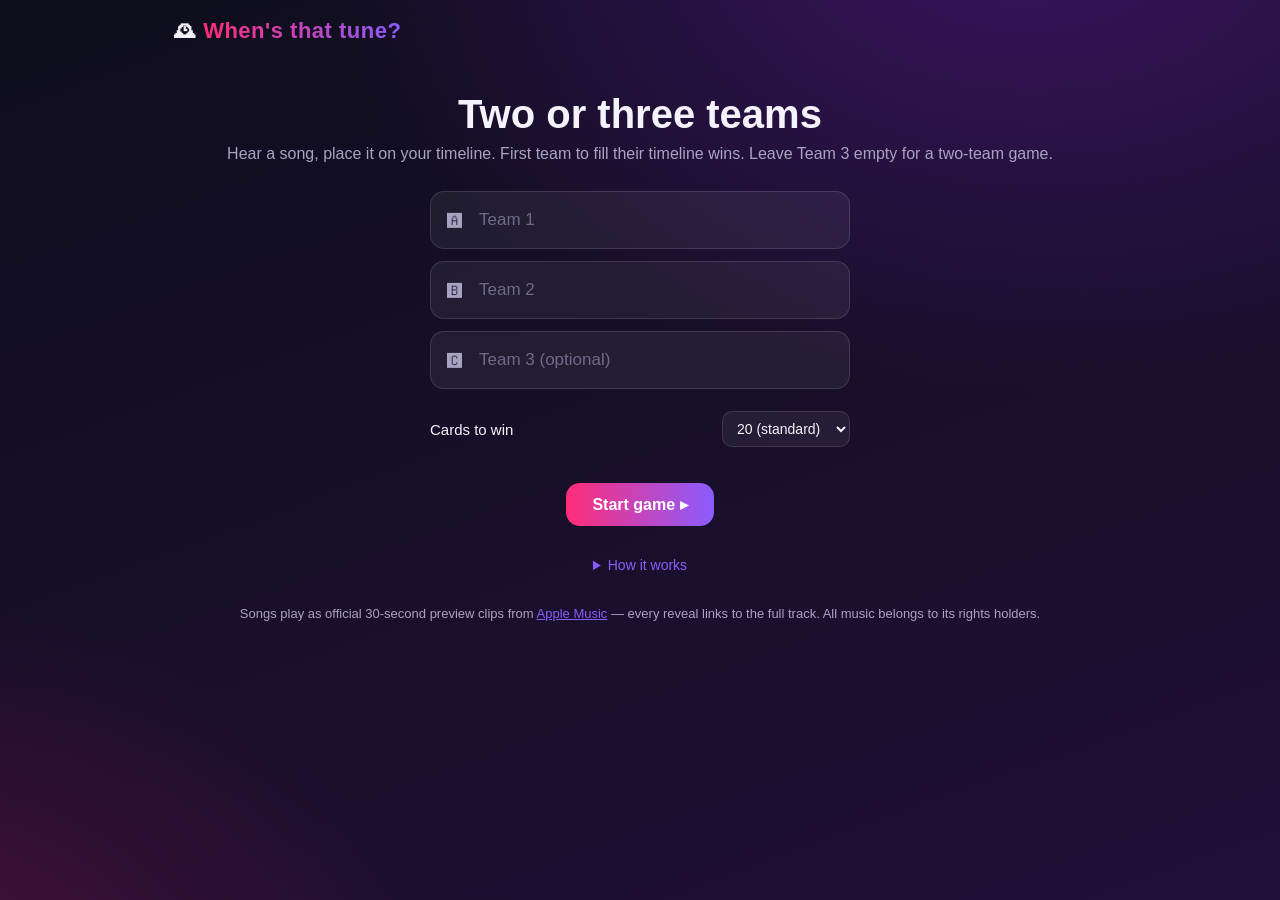
==== index.html @ 81cfb4b7 "Publish site (built from 73021e5)" ====
<!DOCTYPE html>
<html lang="en">
<head>
<meta charset="utf-8">
<meta name="viewport" content="width=device-width, initial-scale=1">
<meta name="description" content="A party game for two or three teams: hear a song, place it on your timeline.">
<title>When's that tune?</title>
<link rel="stylesheet" href="styles.css">
</head>
<body>

<header class="topbar">
  <div class="brand">🕰 <span>When's&nbsp;that&nbsp;tune?</span></div>
</header>

<section id="screen-teams" class="screen active">
  <h1>Two or three teams</h1>
  <p class="subtitle">Hear a song, place it on your timeline. First team to fill their timeline wins. Leave Team 3 empty for a two-team game.</p>
  <div class="setup-form">
    <label class="setup-row"><span>🅰</span><input id="team-0" type="text" maxlength="16" placeholder="Team 1" autocomplete="off"></label>
    <label class="setup-row"><span>🅱</span><input id="team-1" type="text" maxlength="16" placeholder="Team 2" autocomplete="off"></label>
    <label class="setup-row"><span>🅲</span><input id="team-2" type="text" maxlength="16" placeholder="Team 3 (optional)" autocomplete="off"></label>
    <label class="setting">
      <span>Cards to win</span>
      <select id="set-target">
        <option value="10">10 (quick)</option>
        <option value="15">15</option>
        <option value="20" selected>20 (standard)</option>
        <option value="25">25 (long haul)</option>
      </select>
    </label>
    <div class="setup-buttons">
      <button id="btn-teams-start" class="primary-btn">Start game ▸</button>
    </div>
  </div>
  <details class="rules">
    <summary>How it works</summary>
    <ul>
      <li>The active team hears a song and drops it into a gap in <i>their</i> timeline.</li>
      <li>Right → the card joins their timeline. Wrong → nobody gets it.</li>
      <li>🎟 <b>Tokens</b>: each team starts with 2. Spend one to <b>skip</b> a song and get a different one (it's still your turn), or to <b>challenge</b> another team's placement — a correct challenge steals the card.</li>
      <li>On your turn, trade <b>🎟 3</b> for a <b>free card</b>: it goes straight into your timeline, no guessing — and you still play your song.</li>
      <li>Name both the title <i>and</i> the artist out loud to earn a token back.</li>
    </ul>
  </details>
  <p class="hint centered credit">
    Songs play as official 30-second preview clips from
    <a href="https://music.apple.com" target="_blank" rel="noopener">Apple Music</a>
    — every reveal links to the full track. All music belongs to its rights holders.
  </p>
</section>

<section id="screen-loading" class="screen">
  <div class="loader-disc"></div>
  <p id="loading-text">Dropping the needle…</p>
</section>

<section id="screen-when" class="screen">
  <div class="game-top">
    <button id="btn-hit-quit" class="ghost-btn">← Quit</button>
    <span class="badge">🕰 When's that tune?</span>
    <span id="hit-target" class="round-chip"></span>
  </div>

  <div id="hit-teams" class="team-strip"></div>

  <div class="stage stage-compact">
    <div class="stage-play">
      <div class="disc">
        <div class="disc-label">?</div>
      </div>
      <div class="equalizer paused">
        <span></span><span></span><span></span><span></span><span></span>
      </div>
    </div>
    <button id="btn-hit-playgate" class="primary-btn hidden">▶ Play snippet</button>
  </div>

  <p id="hit-prompt" class="hit-prompt"></p>
  <div id="hit-timeline" class="timeline"></div>

  <div class="guess-buttons">
    <button id="btn-hit-confirm" class="primary-btn" disabled>Lock it in ▸</button>
    <button id="btn-hit-replay" class="ghost-btn">🔁 Replay <kbd>space</kbd></button>
    <button id="btn-hit-skip" class="ghost-btn">⏭ Skip song (🎟 1)</button>
    <button id="btn-hit-buy" class="ghost-btn" title="Deal a card face up straight into your timeline — you still play this song">🃏 Buy a card (🎟 3)</button>
  </div>

  <div class="volume-row">
    🔉 <input id="hit-volume" type="range" min="0" max="100" value="80">
  </div>

  <!-- challenge prompt -->
  <div id="hit-challenge" class="reveal hidden">
    <div class="reveal-card narrow">
      <div class="reveal-info">
        <h2 id="challenge-title">Challenge?</h2>
        <p id="challenge-text" class="hint"></p>
        <div id="challenge-timeline" class="timeline mini"></div>
        <div id="challenge-tokens" class="token-row"></div>
        <div class="setup-buttons">
          <span id="challenge-rivals" class="challenge-rivals"></span>
          <button id="btn-challenge-no" class="ghost-btn">Let it stand</button>
        </div>
      </div>
    </div>
  </div>

  <!-- reveal -->
  <div id="hit-reveal" class="reveal hidden">
    <div class="reveal-card">
      <img id="hit-art" alt="Album artwork">
      <div class="reveal-info">
        <p class="reveal-was">It was…</p>
        <h2 id="hit-year" class="year-big"></h2>
        <h3 id="hit-song"></h3>
        <a id="hit-am-link" class="am-link" target="_blank" rel="noopener">Listen on Apple Music ↗</a>
        <p id="hit-verdict" class="hit-verdict"></p>
        <div id="hit-bonus" class="bonus-row">
          <span id="hit-bonus-q"></span>
          <button id="btn-bonus-yes" class="chip-btn">Yes 🎟 +1</button>
          <button id="btn-bonus-no" class="chip-btn">No</button>
        </div>
        <div class="setup-buttons">
          <button id="btn-hit-next" class="primary-btn">Next team ▸</button>
          <button id="btn-hit-buy-reveal" class="ghost-btn hidden">🃏 Buy a card (🎟 3)</button>
        </div>
        <div id="hit-reveal-tokens" class="token-row"></div>
      </div>
    </div>
  </div>
</section>

<section id="screen-when-results" class="screen">
  <h1 id="hit-winner">🏆</h1>
  <div id="hit-final"></div>
  <div class="results-buttons">
    <button id="btn-hit-again" class="primary-btn">Rematch</button>
    <button id="btn-hit-home" class="ghost-btn">Back to menu</button>
  </div>
</section>

<div id="toast" class="toast hidden"></div>

<script src="ui.js"></script>
<script src="timeline.js"></script>
<script src="audio.js"></script>
<script src="when.js"></script>
<script src="site.js"></script>
</body>
</html>
---- styles.css ----
* { box-sizing: border-box; margin: 0; padding: 0; }

:root {
  --bg1: #0e0e1c;
  --bg2: #221037;
  --card: rgba(255, 255, 255, 0.06);
  --card-hover: rgba(255, 255, 255, 0.12);
  --line: rgba(255, 255, 255, 0.12);
  --text: #f4f2fb;
  --muted: #a9a3c2;
  --accent: #ff2d78;
  --accent2: #8a5cff;
  --good: #2fd977;
  --bad: #ff5c5c;
}

html, body { height: 100%; }
body {
  font-family: -apple-system, BlinkMacSystemFont, "Segoe UI", Roboto, sans-serif;
  color: var(--text);
  background: radial-gradient(1200px 800px at 80% -10%, #3b1462 0%, transparent 60%),
              radial-gradient(1000px 700px at -10% 110%, #4a0f3d 0%, transparent 55%),
              linear-gradient(160deg, var(--bg1), var(--bg2));
  background-attachment: fixed;
  min-height: 100vh;
  display: flex;
  flex-direction: column;
  align-items: center;
}

/* ---------- chrome ---------- */
.topbar {
  width: 100%;
  max-width: 980px;
  display: flex;
  justify-content: space-between;
  align-items: center;
  padding: 18px 24px;
}
.brand { font-size: 22px; font-weight: 800; letter-spacing: 0.5px; }
.brand span { background: linear-gradient(90deg, var(--accent), var(--accent2));
  -webkit-background-clip: text; background-clip: text; color: transparent; }
.topbar-right { display: flex; gap: 10px; align-items: center; }

.badge {
  background: var(--card);
  border: 1px solid var(--line);
  padding: 6px 12px;
  border-radius: 999px;
  font-size: 13px;
  color: var(--muted);
  white-space: nowrap;
}

.icon-btn {
  background: var(--card);
  border: 1px solid var(--line);
  color: var(--text);
  font-size: 16px;
  width: 38px; height: 38px;
  border-radius: 12px;
  cursor: pointer;
  transition: background 0.15s;
}
.icon-btn:hover { background: var(--card-hover); }

/* ---------- screens ---------- */
.screen {
  display: none;
  width: 100%;
  max-width: 980px;
  padding: 12px 24px 48px;
  flex-direction: column;
  align-items: center;
}
.screen.active { display: flex; }

h1 { font-size: 40px; font-weight: 800; margin: 18px 0 8px; text-align: center; }
.subtitle { color: var(--muted); margin-bottom: 28px; text-align: center; }

/* ---------- home ---------- */
.category-grid {
  display: grid;
  grid-template-columns: repeat(auto-fill, minmax(260px, 1fr));
  gap: 16px;
  width: 100%;
}
.cat-card {
  background: var(--card);
  border: 1px solid var(--line);
  border-radius: 18px;
  padding: 20px;
  cursor: pointer;
  text-align: left;
  color: var(--text);
  font: inherit;
  transition: transform 0.12s, background 0.15s, border-color 0.15s;
}
.cat-card:hover { transform: translateY(-3px); background: var(--card-hover); border-color: var(--accent2); }
.cat-emoji { font-size: 34px; }
.cat-name { font-size: 19px; font-weight: 700; margin: 10px 0 4px; }
.cat-blurb { font-size: 13.5px; color: var(--muted); }
.cat-count { font-size: 12px; color: var(--accent2); margin-top: 10px; }

/* ---------- loading ---------- */
#screen-loading { justify-content: center; min-height: 60vh; }
.loader-disc {
  width: 110px; height: 110px;
  border-radius: 50%;
  background: repeating-radial-gradient(circle at center, #111 0 2px, #1f1f2c 2px 5px);
  border: 3px solid #000;
  position: relative;
  animation: spin 1.4s linear infinite;
  margin-bottom: 22px;
}
.loader-disc::after {
  content: ""; position: absolute; inset: 42px;
  border-radius: 50%;
  background: linear-gradient(135deg, var(--accent), var(--accent2));
}
#loading-text { color: var(--muted); }

/* ---------- game ---------- */
.game-top {
  width: 100%;
  display: flex;
  align-items: center;
  gap: 10px;
  flex-wrap: wrap;
  margin-bottom: 22px;
}
.round-chip, .score-chip {
  background: var(--card);
  border: 1px solid var(--line);
  border-radius: 999px;
  padding: 6px 14px;
  font-size: 14px;
}
.score-chip { margin-left: auto; font-weight: 700; color: #ffe08a; }

.stage { display: flex; flex-direction: column; align-items: center; gap: 18px; min-height: 190px; justify-content: center; }
.stage-play { display: flex; align-items: center; gap: 34px; }

.disc {
  width: 140px; height: 140px;
  border-radius: 50%;
  background: repeating-radial-gradient(circle at center, #101018 0 2px, #222234 2px 5px);
  border: 3px solid #05050a;
  display: flex; align-items: center; justify-content: center;
  animation: spin 2.4s linear infinite;
  animation-play-state: paused;
  box-shadow: 0 12px 40px rgba(0, 0, 0, 0.5);
}
.disc.spinning { animation-play-state: running; }
.disc-label {
  width: 52px; height: 52px;
  border-radius: 50%;
  background: linear-gradient(135deg, var(--accent), var(--accent2));
  display: flex; align-items: center; justify-content: center;
  font-weight: 800; font-size: 22px;
}
@keyframes spin { to { transform: rotate(360deg); } }

.equalizer { display: flex; align-items: flex-end; gap: 7px; height: 74px; }
.equalizer span {
  width: 11px;
  border-radius: 6px;
  background: linear-gradient(180deg, var(--accent), var(--accent2));
  animation: eq 0.9s ease-in-out infinite;
  transform-origin: bottom;
  height: 100%;
}
.equalizer span:nth-child(1) { animation-delay: 0s; }
.equalizer span:nth-child(2) { animation-delay: 0.18s; }
.equalizer span:nth-child(3) { animation-delay: 0.36s; }
.equalizer span:nth-child(4) { animation-delay: 0.1s; }
.equalizer span:nth-child(5) { animation-delay: 0.28s; }
.equalizer.paused span { animation-play-state: paused; transform: scaleY(0.15); }
@keyframes eq {
  0%, 100% { transform: scaleY(0.25); }
  40% { transform: scaleY(1); }
  70% { transform: scaleY(0.5); }
}

/* ---------- timer ---------- */
.timer {
  width: 100%;
  max-width: 560px;
  height: 14px;
  background: var(--card);
  border: 1px solid var(--line);
  border-radius: 999px;
  margin: 20px 0 26px;
  position: relative;
}
.timer-bar {
  height: 100%;
  width: 100%;
  border-radius: 999px;
  background: linear-gradient(90deg, var(--accent2), var(--accent));
  transition: width 0.2s linear;
}
.timer-num {
  position: absolute; right: -34px; top: -4px;
  font-size: 14px; color: var(--muted); font-variant-numeric: tabular-nums;
}

/* ---------- guessing ---------- */
.guess-area { width: 100%; max-width: 560px; display: flex; flex-direction: column; align-items: center; gap: 8px; }
.guess-buttons { display: flex; gap: 10px; margin-top: 6px; flex-wrap: wrap; justify-content: center; }
.centered { text-align: center; }

/* The buzzer: one button, two jobs — stop the clock, then reveal. */
.buzz-btn {
  width: 100%;
  background: linear-gradient(90deg, var(--accent), var(--accent2));
  border: none;
  color: white;
  font: inherit;
  font-weight: 800;
  font-size: 22px;
  padding: 22px;
  border-radius: 18px;
  cursor: pointer;
  box-shadow: 0 12px 34px rgba(255, 45, 120, 0.28);
  transition: filter 0.15s, transform 0.1s, box-shadow 0.2s;
}
.buzz-btn:hover { filter: brightness(1.12); }
.buzz-btn:active { transform: scale(0.985); }
.buzz-btn.reveal-state {
  background: linear-gradient(90deg, #ffb038, #ffe08a);
  color: #2a1a05;
  box-shadow: 0 12px 34px rgba(255, 176, 56, 0.3);
}

kbd {
  background: rgba(255, 255, 255, 0.1);
  border: 1px solid var(--line);
  border-radius: 6px;
  padding: 1px 6px;
  font-family: ui-monospace, Menlo, monospace;
  font-size: 0.85em;
}

.primary-btn {
  background: linear-gradient(90deg, var(--accent), var(--accent2));
  border: none;
  color: white;
  font-weight: 700;
  font-size: 16px;
  padding: 12px 26px;
  border-radius: 14px;
  cursor: pointer;
  transition: filter 0.15s, transform 0.1s;
}
.primary-btn:hover { filter: brightness(1.15); }
.primary-btn:active { transform: scale(0.98); }
.primary-btn:disabled { filter: grayscale(0.6) brightness(0.7); cursor: default; }

.ghost-btn {
  background: transparent;
  border: 1px solid var(--line);
  color: var(--muted);
  font-size: 15px;
  padding: 12px 18px;
  border-radius: 14px;
  cursor: pointer;
  transition: color 0.15s, border-color 0.15s;
}
.ghost-btn:hover { color: var(--text); border-color: var(--accent2); }

.volume-row {
  margin-top: 26px;
  display: flex; align-items: center; gap: 10px;
  color: var(--muted);
}
input[type="range"] { accent-color: var(--accent); width: 160px; }

/* ---------- reveal ---------- */
.reveal {
  position: fixed; inset: 0;
  background: rgba(10, 8, 20, 0.75);
  backdrop-filter: blur(6px);
  display: flex; align-items: center; justify-content: center;
  z-index: 40;
  padding: 20px;
  overflow: auto;
}
.reveal-card {
  background: linear-gradient(160deg, #1d1730, #241333);
  border: 1px solid var(--line);
  border-radius: 22px;
  padding: 26px;
  display: flex; gap: 26px;
  max-width: 640px; width: 100%;
  /* Three players plus artwork can outgrow a laptop window — the card scrolls
     so the Next button is always reachable. */
  max-height: 92vh;
  overflow: auto;
  align-items: center;
  animation: pop 0.25s ease-out;
  box-shadow: 0 30px 80px rgba(0, 0, 0, 0.6);
}
@keyframes pop { from { transform: scale(0.92); opacity: 0; } }
#reveal-art, #hit-art {
  flex: 0 0 auto;
  width: 200px; height: 200px;
  border-radius: 16px;
  object-fit: cover;
  background: #111;
  box-shadow: 0 10px 30px rgba(0, 0, 0, 0.5);
}
.reveal-info { flex: 1; min-width: 0; }
.reveal-was { color: var(--muted); font-size: 14px; margin-bottom: 6px; }
#reveal-title { font-size: 24px; line-height: 1.2; }
#reveal-artist { font-size: 17px; color: var(--accent2); margin: 6px 0 14px; font-weight: 600; }
.ok { color: var(--good); }
.miss { color: var(--bad); }

/* ---------- results ---------- */
.results-list { width: 100%; max-width: 640px; display: flex; flex-direction: column; gap: 8px; }
.result-row {
  display: flex; align-items: center; gap: 12px;
  background: var(--card);
  border: 1px solid var(--line);
  border-radius: 14px;
  padding: 10px 14px;
}
.result-row img { width: 44px; height: 44px; border-radius: 8px; object-fit: cover; background: #111; }
.result-names { flex: 1; min-width: 0; }
.result-names b { display: block; white-space: nowrap; overflow: hidden; text-overflow: ellipsis; font-size: 14.5px; }
.result-names span { color: var(--muted); font-size: 13px; }
.result-who { font-size: 12.5px; color: var(--muted); text-align: right; line-height: 1.6; min-width: 120px; }
.results-buttons { display: flex; gap: 12px; margin-top: 26px; }

/* ---------- modal ---------- */
.modal {
  position: fixed; inset: 0;
  background: rgba(8, 6, 16, 0.7);
  backdrop-filter: blur(4px);
  display: flex; align-items: center; justify-content: center;
  z-index: 50;
  padding: 20px;
}
.modal-card {
  background: linear-gradient(160deg, #1c1630, #201230);
  border: 1px solid var(--line);
  border-radius: 20px;
  padding: 26px;
  width: 100%; max-width: 520px;
  max-height: 88vh;
  overflow: auto;
}
.modal-head { display: flex; justify-content: space-between; align-items: center; margin-bottom: 18px; }
.modal-card h3 { margin: 14px 0 8px; font-size: 16px; }
.modal-card hr { border: none; border-top: 1px solid var(--line); margin: 18px 0 4px; }
.setting {
  display: flex; justify-content: space-between; align-items: center;
  padding: 10px 0; font-size: 15px;
}
.setting select {
  background: var(--card); color: var(--text);
  border: 1px solid var(--line);
  border-radius: 10px; padding: 8px 10px; font-size: 14px;
}
.hint { font-size: 13px; color: var(--muted); line-height: 1.5; margin: 8px 0; }
.hint a { color: var(--accent2); }
.credit { margin-top: 28px; }
.am-link {
  display: inline-block; margin: -6px 0 14px;
  font-size: 13px; color: var(--accent2); text-decoration: none;
}
.am-link:hover { color: var(--text); text-decoration: underline; }

/* ---------- toast ---------- */
.toast {
  position: fixed; bottom: 28px; left: 50%; transform: translateX(-50%);
  background: #2a2140;
  border: 1px solid var(--line);
  color: var(--text);
  padding: 12px 20px;
  border-radius: 14px;
  font-size: 14.5px;
  z-index: 60;
  box-shadow: 0 10px 30px rgba(0, 0, 0, 0.5);
  animation: pop 0.2s ease-out;
  max-width: 90vw;
}

.hidden { display: none !important; }

/* ---------- mode chooser ---------- */
.mode-grid {
  display: grid;
  grid-template-columns: repeat(auto-fit, minmax(280px, 1fr));
  gap: 18px;
  width: 100%;
}
.mode-card {
  background: var(--card);
  border: 1px solid var(--line);
  border-radius: 22px;
  padding: 28px;
  cursor: pointer;
  text-align: left;
  color: var(--text);
  font: inherit;
  transition: transform 0.12s, background 0.15s, border-color 0.15s;
}
.mode-card:hover { transform: translateY(-4px); background: var(--card-hover); border-color: var(--accent); }
.mode-emoji { font-size: 44px; }
.mode-name { font-size: 24px; font-weight: 800; margin: 12px 0 6px; }
.mode-blurb { font-size: 14.5px; color: var(--muted); line-height: 1.5; }
.mode-meta { font-size: 12.5px; color: var(--accent2); margin-top: 14px; }

/* ---------- setup screens ---------- */
.setup-form { width: 100%; max-width: 420px; display: flex; flex-direction: column; gap: 12px; }
.setup-row {
  display: flex; align-items: center; gap: 12px;
  background: var(--card);
  border: 1px solid var(--line);
  border-radius: 14px;
  padding: 6px 16px;
}
.setup-row > span { color: var(--muted); font-size: 15px; width: 20px; }
.setup-row input {
  flex: 1;
  background: transparent; border: none; outline: none;
  color: var(--text); font-size: 17px; padding: 12px 0;
}
.setup-row input::placeholder { color: #6f6a8a; }
.setup-buttons { display: flex; gap: 12px; margin-top: 14px; flex-wrap: wrap; justify-content: center; }
.challenge-rivals { display: contents; }

.rules {
  margin-top: 28px; max-width: 520px;
  color: var(--muted); font-size: 13.5px; line-height: 1.6;
}
.rules summary { cursor: pointer; color: var(--accent2); font-size: 14px; }
.rules ul { margin: 12px 0 0 20px; display: flex; flex-direction: column; gap: 6px; }

/* ---------- quiz scoring ---------- */
.score-strip { display: flex; gap: 8px; flex-wrap: wrap; margin-bottom: 14px; }
.scoring-grid { display: flex; flex-direction: column; gap: 8px; margin: 12px 0 18px; }
.scoring-row { display: flex; align-items: center; gap: 8px; }
.scoring-name { flex: 1; min-width: 0; font-weight: 600; overflow: hidden; text-overflow: ellipsis; white-space: nowrap; }
.chip-btn {
  background: var(--card);
  border: 1px solid var(--line);
  color: var(--text);
  font: inherit; font-size: 16px;
  padding: 8px 14px;
  border-radius: 12px;
  cursor: pointer;
  display: flex; align-items: center; gap: 6px;
  transition: background 0.15s, border-color 0.15s;
}
.chip-btn:hover { background: var(--card-hover); }
.chip-btn.on { background: rgba(47, 217, 119, 0.18); border-color: var(--good); }
.chip-btn .k { font-size: 10px; color: var(--muted); }

.leaderboard { width: 100%; max-width: 640px; display: flex; flex-direction: column; gap: 8px; margin-bottom: 26px; }
.lb-row {
  display: flex; align-items: center; gap: 12px;
  background: var(--card);
  border: 1px solid var(--line);
  border-radius: 14px;
  padding: 12px 16px;
}
.lb-row.lb-win { border-color: #ffe08a; background: rgba(255, 224, 138, 0.09); }
.lb-rank { color: var(--muted); width: 18px; }
.lb-name { flex: 1; font-weight: 700; font-size: 17px; }
.lb-detail { color: var(--muted); font-size: 13px; }
.lb-score { font-weight: 800; color: #ffe08a; width: 74px; text-align: right; }

/* ---------- when's that tune? ---------- */
.stage-compact { min-height: 120px; }
.stage-compact .disc { width: 92px; height: 92px; }
.stage-compact .disc-label { width: 34px; height: 34px; font-size: 16px; }
.stage-compact .equalizer { height: 48px; }

.team-strip { display: flex; gap: 12px; width: 100%; margin-bottom: 12px; flex-wrap: wrap; }
.team-card {
  flex: 1; min-width: 180px;
  display: flex; align-items: center; gap: 10px;
  background: var(--card);
  border: 1px solid var(--line);
  border-radius: 14px;
  padding: 12px 16px;
  transition: border-color 0.15s, background 0.15s;
}
.team-card.active { border-color: var(--accent); background: rgba(255, 45, 120, 0.1); }
.team-name { font-weight: 700; flex: 1; overflow: hidden; text-overflow: ellipsis; white-space: nowrap; }
.team-cards { font-size: 13px; color: var(--muted); }
.team-tokens { font-size: 13px; color: #ffe08a; }

.hit-prompt { text-align: center; margin: 14px 0 12px; font-size: 16px; }

.timeline {
  display: flex; align-items: stretch; gap: 6px;
  width: 100%;
  overflow-x: auto;
  padding: 6px 2px 14px;
  scrollbar-width: thin;
}
.slot {
  flex: 0 0 auto;
  min-width: 96px;
  background: transparent;
  border: 1px dashed var(--line);
  border-radius: 12px;
  color: var(--muted);
  font: inherit; font-size: 12px;
  padding: 10px 8px;
  cursor: pointer;
  display: flex; flex-direction: column; align-items: center; justify-content: center; gap: 4px;
  transition: border-color 0.15s, background 0.15s, color 0.15s;
}
.slot:hover:not(:disabled) { border-color: var(--accent2); color: var(--text); background: var(--card); }
.slot.selected { border-style: solid; border-color: var(--accent); background: rgba(255, 45, 120, 0.14); color: var(--text); }
.slot:disabled { opacity: 0.28; cursor: default; }
.slot-caret { font-size: 14px; }
.slot-label { text-align: center; line-height: 1.3; }

.year-card {
  flex: 0 0 auto;
  width: 108px;
  background: var(--card);
  border: 1px solid var(--line);
  border-radius: 14px;
  padding: 10px;
  text-align: center;
}
.year-card.bought { border-color: #ffe08a; box-shadow: 0 0 0 2px rgba(255, 224, 138, 0.35); }
.year-card img { width: 100%; aspect-ratio: 1; border-radius: 8px; object-fit: cover; background: #111; }
.year-card b { display: block; font-size: 19px; margin: 6px 0 2px; color: #ffe08a; }
.year-card span {
  display: block; font-size: 11.5px; color: var(--muted); line-height: 1.3;
  overflow: hidden; display: -webkit-box; -webkit-line-clamp: 2; -webkit-box-orient: vertical;
}

.reveal-card.narrow { max-width: 560px; text-align: center; }

/* Same-year cards are one stack: joined edge to edge, no gap to drop into. */
.year-stack { display: flex; flex: 0 0 auto; }
.year-stack .year-card:not(:first-child) { border-top-left-radius: 0; border-bottom-left-radius: 0; border-left-style: dashed; }
.year-stack .year-card:not(:last-child) { border-top-right-radius: 0; border-bottom-right-radius: 0; border-right: 0; }

.slot.original, .slot.original:disabled {
  opacity: 1; border-style: solid; border-color: var(--accent2);
  background: rgba(0, 0, 0, 0.25); color: var(--text); font-weight: 600;
}

/* Challenge overlay: a small copy of the timeline under dispute. */
.timeline.mini { margin: 4px 0 12px; padding-bottom: 8px; gap: 4px; }
.timeline.mini .year-card { width: 70px; padding: 6px; border-radius: 10px; }
.timeline.mini .year-card img { display: none; }
.timeline.mini .year-card b { font-size: 15px; margin: 0 0 2px; }
.timeline.mini .year-card span { font-size: 10px; }
.timeline.mini .slot { min-width: 58px; padding: 6px 4px; font-size: 10.5px; cursor: default; }
.timeline.mini .slot.open { border-color: var(--accent2); color: var(--text); }
.timeline.mini .slot.original { min-width: 70px; }

.token-row { display: flex; flex-wrap: wrap; gap: 6px; justify-content: center; margin-top: 14px; }
#hit-reveal .token-row { justify-content: flex-start; }
.token-chip {
  font-size: 12.5px; color: var(--muted);
  border: 1px solid var(--line); border-radius: 999px; padding: 4px 10px;
}
.token-chip b { color: #ffe08a; font-weight: 600; }
.token-chip.active { border-color: var(--accent); color: var(--text); }
.token-chip.dim { opacity: 0.45; }
.year-big { font-size: 52px; font-weight: 800; color: #ffe08a; line-height: 1; }
#hit-song { font-size: 17px; margin: 8px 0 14px; font-weight: 600; }
#hit-song small { color: var(--accent2); font-weight: 500; }
.hit-verdict { font-size: 15px; line-height: 1.5; margin-bottom: 16px; }
.bonus-row { display: flex; align-items: center; gap: 8px; flex-wrap: wrap; margin-bottom: 16px; font-size: 13.5px; color: var(--muted); }
.bonus-row > span { width: 100%; }

.final-team { width: 100%; max-width: 900px; margin-bottom: 26px; }
.final-team h3 { font-size: 17px; margin-bottom: 10px; }
.timeline.final { justify-content: flex-start; }

@media (max-width: 620px) {
  .reveal-card { flex-direction: column; text-align: center; }
  .stage-play { gap: 20px; }
  h1 { font-size: 30px; }
  .buzz-btn { font-size: 19px; padding: 18px; }
}
#hit-reveal .setup-buttons { justify-content: flex-start; margin-top: 0; }
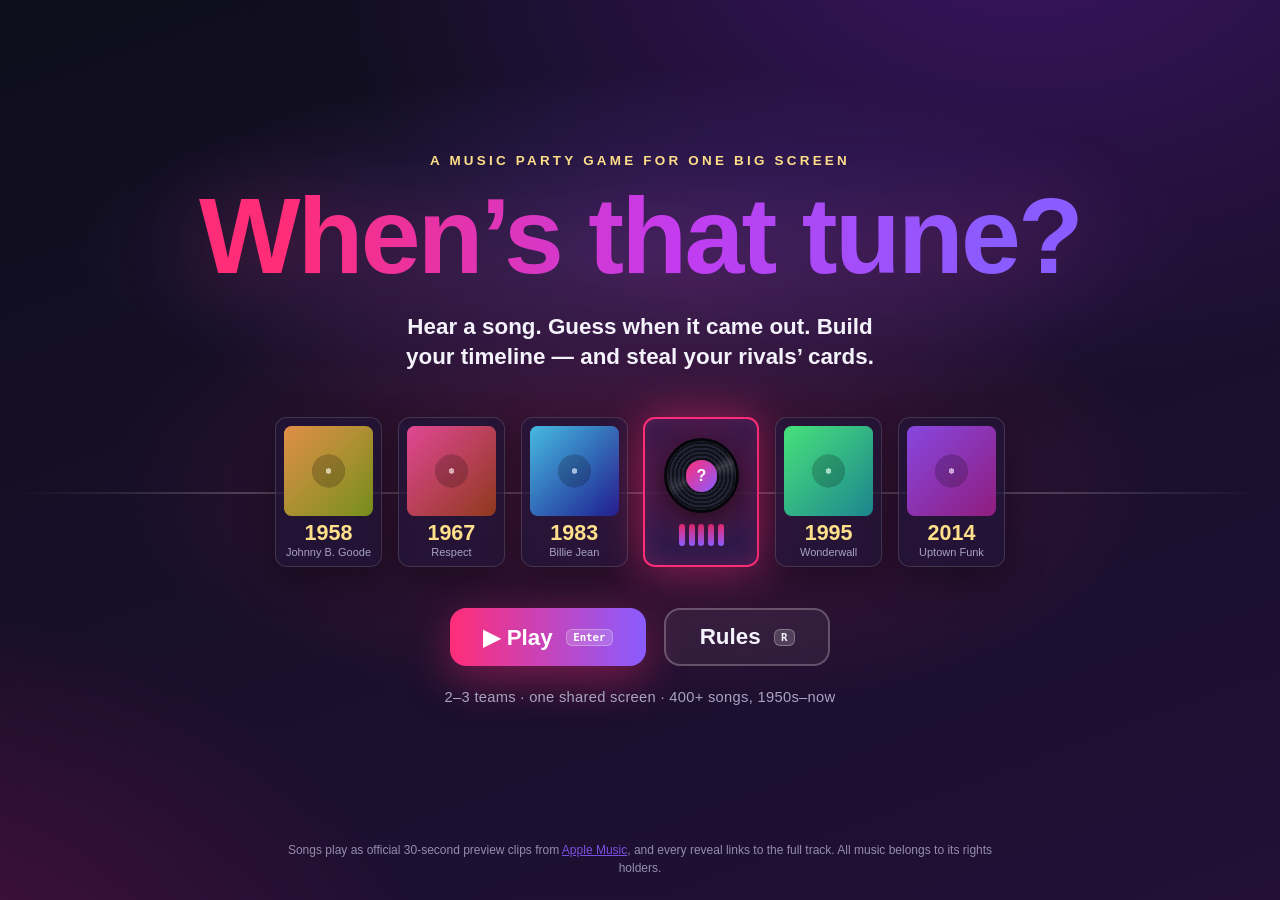
==== commit d142dd73: "Publish site (built from bf3a539)" ====
--- a/index.html
+++ b/index.html
@@ -3,51 +3,117 @@
 <head>
 <meta charset="utf-8">
 <meta name="viewport" content="width=device-width, initial-scale=1">
-<meta name="description" content="A party game for two or three teams: hear a song, place it on your timeline.">
 <title>When's that tune?</title>
-<link rel="stylesheet" href="styles.css">
+<meta name="description" content="A music party game for 2–3 teams on one shared screen. Hear a song. Guess when it came out. Build your timeline — and steal your rivals’ cards.">
+<meta property="og:type" content="website">
+<meta property="og:title" content="When's that tune?">
+<meta property="og:description" content="A music party game for 2–3 teams on one shared screen. Hear a song. Guess when it came out. Build your timeline — and steal your rivals’ cards.">
+<meta name="theme-color" content="#170d2a">
+<meta name="color-scheme" content="dark">
+<link rel="icon" href="data:image/svg+xml,%3Csvg%20xmlns%3D%22http%3A%2F%2Fwww.w3.org%2F2000%2Fsvg%22%20viewBox%3D%220%200%20100%20100%22%3E%3Ctext%20y%3D%22.9em%22%20font-size%3D%2290%22%3E%F0%9F%95%B0%EF%B8%8F%3C%2Ftext%3E%3C%2Fsvg%3E">
+<link rel="stylesheet" href="styles.css?v=03f57607">
+<link rel="stylesheet" href="rules.css?v=fa92a8f4">
+<link rel="stylesheet" href="site.css?v=14821da0">
 </head>
 <body>
 
 <header class="topbar">
-  <div class="brand">🕰 <span>When's&nbsp;that&nbsp;tune?</span></div>
+  <a id="site-home" class="brand" href="./">🕰 <span>When's&nbsp;that&nbsp;tune?</span></a>
+  <div class="topbar-right">
+    <button id="btn-site-rules" class="ghost-btn topbar-rules" type="button">? Rules</button>
+  </div>
 </header>
 
-<section id="screen-teams" class="screen active">
+<!-- START: the online edition's front door -->
+<section id="screen-start" class="screen active" aria-labelledby="start-title">
+  <div class="start-main">
+    <p class="start-eyebrow">A music party game for one big screen</p>
+    <h1 id="start-title" class="start-title">When’s that&nbsp;tune?</h1>
+    <p class="start-pitch">Hear a song. Guess when it came out. Build your timeline — and steal your rivals’ cards.</p>
+
+    <div class="start-motif" aria-hidden="true">
+      <div class="motif-rail"></div>
+      <div class="motif-line">
+        <div class="motif-card m1" style="--h:28"><i></i><b>1958</b><span>Johnny B. Goode</span></div>
+        <div class="motif-card m2" style="--h:330"><i></i><b>1967</b><span>Respect</span></div>
+        <div class="motif-card m3" style="--h:195"><i></i><b>1983</b><span>Billie Jean</span></div>
+        <div class="motif-gap">
+          <div class="motif-disc"><span>?</span></div>
+          <div class="motif-eq"><i></i><i></i><i></i><i></i><i></i></div>
+        </div>
+        <div class="motif-card m4" style="--h:140"><i></i><b>1995</b><span>Wonderwall</span></div>
+        <div class="motif-card m5" style="--h:265"><i></i><b>2014</b><span>Uptown Funk</span></div>
+      </div>
+    </div>
+
+    <div class="start-actions">
+      <button id="btn-start-play" class="primary-btn start-play" type="button">▶ Play <kbd>Enter</kbd></button>
+      <button id="btn-start-rules" class="ghost-btn start-rules" type="button">Rules <kbd>R</kbd></button>
+    </div>
+    <p class="start-meta"><span>2–3 teams ·</span> <span>one shared screen ·</span> <span>400+ songs, 1950s–now</span></p>
+  </div>
+
+  <footer class="start-credit">
+    Songs play as official 30-second preview clips from
+    <a href="https://music.apple.com" target="_blank" rel="noopener">Apple Music</a>,
+    and every reveal links to the full track. All music belongs to its rights holders.
+  </footer>
+</section>
+
+
+<!-- RULES: the full rules as a page (the content comes from public/rules.js) -->
+<section id="screen-rules" class="screen" aria-labelledby="rules-title">
+  <div class="rules-bar">
+    <button id="btn-rules-back" class="ghost-btn" type="button">← Back</button>
+    <div class="rules-heading">
+      <p class="rules-kicker">When’s that tune?</p>
+      <h1 id="rules-title" tabindex="-1">How to play</h1>
+    </div>
+    <button id="btn-rules-play" class="primary-btn" type="button">▶ Play</button>
+  </div>
+
+  <div id="rules-page" class="rules-page"></div>
+
+  <div class="rules-bar rules-bar-end">
+    <button id="btn-rules-back-end" class="ghost-btn" type="button">← Back</button>
+    <button id="btn-rules-play-end" class="primary-btn" type="button">▶ Play</button>
+  </div>
+</section>
+
+
+<section id="screen-teams" class="screen">
   <h1>Two or three teams</h1>
-  <p class="subtitle">Hear a song, place it on your timeline. First team to fill their timeline wins. Leave Team 3 empty for a two-team game.</p>
-  <div class="setup-form">
-    <label class="setup-row"><span>🅰</span><input id="team-0" type="text" maxlength="16" placeholder="Team 1" autocomplete="off"></label>
-    <label class="setup-row"><span>🅱</span><input id="team-1" type="text" maxlength="16" placeholder="Team 2" autocomplete="off"></label>
-    <label class="setup-row"><span>🅲</span><input id="team-2" type="text" maxlength="16" placeholder="Team 3 (optional)" autocomplete="off"></label>
-    <label class="setting">
-      <span>Cards to win</span>
-      <select id="set-target">
-        <option value="10">10 (quick)</option>
-        <option value="15">15</option>
-        <option value="20" selected>20 (standard)</option>
-        <option value="25">25 (long haul)</option>
-      </select>
-    </label>
-    <div class="setup-buttons">
-      <button id="btn-teams-start" class="primary-btn">Start game ▸</button>
-    </div>
-  </div>
-  <details class="rules">
-    <summary>How it works</summary>
-    <ul>
-      <li>The active team hears a song and drops it into a gap in <i>their</i> timeline.</li>
-      <li>Right → the card joins their timeline. Wrong → nobody gets it.</li>
-      <li>🎟 <b>Tokens</b>: each team starts with 2. Spend one to <b>skip</b> a song and get a different one (it's still your turn), or to <b>challenge</b> another team's placement — a correct challenge steals the card.</li>
-      <li>On your turn, trade <b>🎟 3</b> for a <b>free card</b>: it goes straight into your timeline, no guessing — and you still play your song.</li>
-      <li>Name both the title <i>and</i> the artist out loud to earn a token back.</li>
-    </ul>
-  </details>
-  <p class="hint centered credit">
-    Songs play as official 30-second preview clips from
-    <a href="https://music.apple.com" target="_blank" rel="noopener">Apple Music</a>
-    — every reveal links to the full track. All music belongs to its rights holders.
-  </p>
+  <p class="subtitle">Name your teams and choose how many cards win. Leave Team 3 empty for a two-team game.</p>
+  <div class="teams-layout">
+    <div class="setup-form">
+      <label class="setup-row team-row t0"><span class="team-num" aria-hidden="true">1</span><input id="team-0" type="text" maxlength="16" placeholder="Team 1" autocomplete="off" aria-label="Team 1 name"></label>
+      <label class="setup-row team-row t1"><span class="team-num" aria-hidden="true">2</span><input id="team-1" type="text" maxlength="16" placeholder="Team 2" autocomplete="off" aria-label="Team 2 name"></label>
+      <label class="setup-row team-row t2"><span class="team-num" aria-hidden="true">3</span><input id="team-2" type="text" maxlength="16" placeholder="Team 3 (optional)" autocomplete="off" aria-label="Team 3 name (optional)"></label>
+      <label class="setting">
+        <span>Cards to win</span>
+        <select id="set-target">
+          <option value="10">10 (quick)</option>
+          <option value="15">15</option>
+          <option value="20" selected>20 (standard)</option>
+          <option value="25">25 (long haul)</option>
+        </select>
+      </label>
+      <div class="setup-buttons">
+        <button id="btn-teams-start" class="primary-btn">Start game ▸</button>
+        <button id="btn-teams-back" class="ghost-btn">← Back</button>
+      </div>
+    </div>
+    <aside class="how-to" aria-labelledby="how-title">
+      <h2 id="how-title">How to play</h2>
+      <ol class="how-steps">
+        <li><span class="how-ico" aria-hidden="true">🎧</span><p><b>Listen.</b> A song plays, a 30-second preview.</p></li>
+        <li><span class="how-ico" aria-hidden="true">📍</span><p><b>Place it</b> in the gap of <i>your</i> timeline where you think it belongs. Right: the card is yours. Wrong: it's discarded, unless a rival challenges and steals it.</p></li>
+        <li><span class="how-ico" aria-hidden="true">🎟</span><p><b>Tokens.</b> Every team starts with 2. Spend 1 to skip a song or to challenge a rival's pick, or 3 to buy a card. Name the title and artist before the reveal: +1.</p></li>
+        <li><span class="how-ico" aria-hidden="true">🏆</span><p><b>First to <span id="how-target">20</span> cards wins.</b> <span id="how-first">First up: Team 1</span></p></li>
+      </ol>
+      <button id="btn-teams-rules" class="ghost-btn how-rules" type="button">📖 Read the rules</button>
+    </aside>
+  </div>
 </section>
 
 <section id="screen-loading" class="screen">
@@ -56,96 +122,156 @@
 </section>
 
 <section id="screen-when" class="screen">
-  <div class="game-top">
-    <button id="btn-hit-quit" class="ghost-btn">← Quit</button>
-    <span class="badge">🕰 When's that tune?</span>
-    <span id="hit-target" class="round-chip"></span>
-  </div>
-
-  <div id="hit-teams" class="team-strip"></div>
-
-  <div class="stage stage-compact">
-    <div class="stage-play">
-      <div class="disc">
-        <div class="disc-label">?</div>
-      </div>
-      <div class="equalizer paused">
-        <span></span><span></span><span></span><span></span><span></span>
-      </div>
-    </div>
-    <button id="btn-hit-playgate" class="primary-btn hidden">▶ Play snippet</button>
-  </div>
-
-  <p id="hit-prompt" class="hit-prompt"></p>
-  <div id="hit-timeline" class="timeline"></div>
-
-  <div class="guess-buttons">
-    <button id="btn-hit-confirm" class="primary-btn" disabled>Lock it in ▸</button>
-    <button id="btn-hit-replay" class="ghost-btn">🔁 Replay <kbd>space</kbd></button>
-    <button id="btn-hit-skip" class="ghost-btn">⏭ Skip song (🎟 1)</button>
-    <button id="btn-hit-buy" class="ghost-btn" title="Deal a card face up straight into your timeline — you still play this song">🃏 Buy a card (🎟 3)</button>
-  </div>
-
-  <div class="volume-row">
-    🔉 <input id="hit-volume" type="range" min="0" max="100" value="80">
-  </div>
-
-  <!-- challenge prompt -->
-  <div id="hit-challenge" class="reveal hidden">
-    <div class="reveal-card narrow">
-      <div class="reveal-info">
-        <h2 id="challenge-title">Challenge?</h2>
-        <p id="challenge-text" class="hint"></p>
-        <div id="challenge-timeline" class="timeline mini"></div>
-        <div id="challenge-tokens" class="token-row"></div>
-        <div class="setup-buttons">
-          <span id="challenge-rivals" class="challenge-rivals"></span>
-          <button id="btn-challenge-no" class="ghost-btn">Let it stand</button>
+  <!-- header: quit, the scoreboard, and the tools (no ⚙️: both settings
+       are the Voice Quiz's) -->
+  <header class="wt-head">
+    <button id="btn-hit-quit" class="ghost-btn wt-quit">← Quit</button>
+    <p id="hit-target" class="wt-target"></p>
+    <div id="hit-teams" class="scoreboard" role="list" aria-label="Scoreboard"></div>
+    <div class="wt-tools">
+      <button id="btn-hit-rules" class="ghost-btn wt-rules" aria-label="Rules"><span aria-hidden="true">?</span><span class="wt-rules-word" aria-hidden="true"> Rules</span></button>
+      <label class="wt-volume"><span aria-hidden="true">🔉</span><input id="hit-volume" type="range" min="0" max="100" value="80" aria-label="Volume"></label>
+    </div>
+  </header>
+
+  <!-- hero: the record, whose turn, and the question. Once a pick is locked
+       in it becomes the challenge band (.banded): the ask, then the pick. -->
+  <div class="wt-hero">
+    <div id="hit-record" class="wt-record">
+      <svg class="wt-ring" viewBox="0 0 100 100" aria-hidden="true">
+        <circle class="wt-ring-track" cx="50" cy="50" r="46"></circle>
+        <circle id="hit-ring" class="wt-ring-fill" cx="50" cy="50" r="46" pathLength="100"></circle>
+      </svg>
+      <div class="disc"><div class="disc-label">?</div></div>
+      <button id="btn-hit-playgate" class="wt-playgate hidden"><span class="wt-play-icon" aria-hidden="true">▶</span>Tap to play</button>
+    </div>
+    <div class="equalizer paused" aria-hidden="true">
+      <span></span><span></span><span></span><span></span><span></span>
+    </div>
+    <span class="wt-playstate" aria-hidden="true"></span>
+    <div class="wt-turn">
+      <p class="wt-who"><span id="hit-who" class="wt-team"></span><span id="hit-turn-pill" class="wt-pill"></span></p>
+      <div class="wt-ask">
+        <p id="hit-prompt" class="wt-q" aria-live="polite"></p>
+        <span id="hit-range" class="range-pill quiet"></span>
+        <span id="hit-mic" class="mic-chip">🎤 Shout title + artist for 🎟 +1</span>
+      </div>
+    </div>
+    <!-- the challenge band: one slot per team, each under that team's tile
+         (alignBand in when.js), then "Let it stand" -->
+    <div id="hit-band" class="wt-band hidden">
+      <h2 id="challenge-title" class="band-title" tabindex="-1"></h2>
+      <p id="challenge-text" class="band-text"></p>
+      <div id="challenge-rivals" class="band-slots"></div>
+    </div>
+  </div>
+
+  <!-- the active team's timeline, wrapped into rows (layoutTimeline in when.js) -->
+  <div id="hit-board" class="wt-board">
+    <div class="wt-board-inner">
+      <p id="hit-caption" class="tl-caption"></p>
+      <div id="hit-timeline" class="wt-line"></div>
+    </div>
+  </div>
+
+  <!-- the reveal: in place of the turn line and the timeline, under the live
+       scoreboard. The song, the outcome, where the card belonged in the
+       placing team's line (revealStripHTML in when.js), the name-it bonus.
+       (A div, not a section element: tools/build-site.js lifts #screen-when
+       out up to the first closing section tag after it.) -->
+  <div id="hit-reveal" class="wt-reveal hidden" role="region" aria-labelledby="hit-verdict">
+    <div id="hit-reveal-card" class="rv-card">
+      <div class="rv-top">
+        <img id="hit-art" class="rv-art" alt="">
+        <div class="rv-id">
+          <p class="rv-was">It was…</p>
+          <div class="rv-song">
+            <p id="hit-year" class="rv-year"></p>
+            <div class="rv-name">
+              <p id="hit-title" class="rv-title"></p>
+              <p id="hit-artist" class="rv-artist"></p>
+              <a id="hit-am-link" class="am-link rv-am" target="_blank" rel="noopener">Listen on Apple Music ↗</a>
+            </div>
+          </div>
         </div>
-      </div>
-    </div>
-  </div>
-
-  <!-- reveal -->
-  <div id="hit-reveal" class="reveal hidden">
-    <div class="reveal-card">
-      <img id="hit-art" alt="Album artwork">
-      <div class="reveal-info">
-        <p class="reveal-was">It was…</p>
-        <h2 id="hit-year" class="year-big"></h2>
-        <h3 id="hit-song"></h3>
-        <a id="hit-am-link" class="am-link" target="_blank" rel="noopener">Listen on Apple Music ↗</a>
-        <p id="hit-verdict" class="hit-verdict"></p>
-        <div id="hit-bonus" class="bonus-row">
-          <span id="hit-bonus-q"></span>
-          <button id="btn-bonus-yes" class="chip-btn">Yes 🎟 +1</button>
-          <button id="btn-bonus-no" class="chip-btn">No</button>
-        </div>
-        <div class="setup-buttons">
-          <button id="btn-hit-next" class="primary-btn">Next team ▸</button>
-          <button id="btn-hit-buy-reveal" class="ghost-btn hidden">🃏 Buy a card (🎟 3)</button>
-        </div>
-        <div id="hit-reveal-tokens" class="token-row"></div>
+        <h2 id="hit-verdict" class="rv-head" tabindex="-1"></h2>
+        <p id="hit-clauses" class="rv-clauses"></p>
+      </div>
+      <div class="rv-where">
+        <p id="hit-strip-cap" class="rv-cap"></p>
+        <div id="hit-strip" class="rv-strip"></div>
+      </div>
+      <div class="rv-foot">
+        <button id="btn-hit-bonus" class="rv-bonus" aria-pressed="false"></button>
+        <p id="hit-dest" class="rv-dest"></p>
+      </div>
+    </div>
+  </div>
+
+  <!-- action bar: token moves · the primary action · replay. On the reveal:
+       Buy · Play it again (where Lock was) · Next (where Replay was). -->
+  <footer class="wt-bar">
+    <div class="wt-bar-left">
+      <span class="wt-bar-label" aria-hidden="true">Token<br>moves</span>
+      <button id="btn-hit-skip" class="ghost-btn"></button>
+      <button id="btn-hit-buy" class="ghost-btn" title="A card is dealt face up straight into your timeline — you still play this song"></button>
+      <button id="btn-hit-cancel-challenge" class="ghost-btn hidden">✕ Not a challenge <kbd>Esc</kbd></button>
+    </div>
+    <div class="wt-bar-mid">
+      <button id="btn-hit-confirm" class="primary-btn wt-primary" disabled></button>
+      <button id="btn-hit-replay-reveal" class="ghost-btn wt-again hidden"><span class="equalizer paused" aria-hidden="true"><span></span><span></span><span></span></span>🔁 Play it again <kbd>R</kbd></button>
+    </div>
+    <div class="wt-bar-right">
+      <button id="btn-hit-replay" class="ghost-btn">🔁 Replay <kbd>R</kbd></button>
+      <button id="btn-hit-next" class="primary-btn wt-next hidden"></button>
+    </div>
+  </footer>
+
+  <!-- the turn banner: after Next, "Bass Face, you're up" for 1.2 s over the
+       next team's board; it takes every stray click, then their song starts -->
+  <div id="hit-banner" class="wt-banner hidden" aria-hidden="true"><p id="hit-banner-text" class="bn-text"></p></div>
+
+  <!-- quit asks first: the standings, then keep playing (Esc), end here, or leave -->
+  <div id="hit-quit-dialog" class="modal hidden" role="dialog" aria-modal="true" aria-labelledby="hit-quit-title" aria-describedby="hit-quit-text">
+    <div class="modal-card quit-card">
+      <h2 id="hit-quit-title">End the game?</h2>
+      <p id="hit-quit-text" class="quit-text"></p>
+      <ol id="hit-quit-standings" class="standings no-bars" aria-label="Standings"></ol>
+      <div class="quit-buttons">
+        <button id="btn-quit-keep" class="primary-btn" data-close>Keep playing <kbd>Esc</kbd></button>
+        <button id="btn-quit-end" class="ghost-btn">End here: show the standings</button>
+        <button id="btn-quit-menu" class="ghost-btn quit-menu">Quit to menu</button>
       </div>
     </div>
   </div>
 </section>
 
 <section id="screen-when-results" class="screen">
-  <h1 id="hit-winner">🏆</h1>
-  <div id="hit-final"></div>
-  <div class="results-buttons">
-    <button id="btn-hit-again" class="primary-btn">Rematch</button>
-    <button id="btn-hit-home" class="ghost-btn">Back to menu</button>
-  </div>
+  <div class="fin-head">
+    <h1 id="hit-winner" class="fin-title">🏆</h1>
+    <p id="hit-margin" class="fin-margin"></p>
+  </div>
+  <div class="fin-top">
+    <div class="fin-main">
+      <ol id="hit-standings" class="standings" aria-label="Final standings"></ol>
+      <div class="fin-buttons">
+        <button id="btn-hit-again" class="primary-btn fin-again">Rematch</button>
+        <button id="btn-hit-home" class="ghost-btn fin-home">Back to menu</button>
+      </div>
+    </div>
+    <ul id="hit-story" class="fin-story" aria-label="How the game went"></ul>
+  </div>
+  <h2 class="fin-cap">How they got there · every card, oldest → newest</h2>
+  <div id="hit-final" class="fin-lines"></div>
 </section>
 
 <div id="toast" class="toast hidden"></div>
 
-<script src="ui.js"></script>
-<script src="timeline.js"></script>
-<script src="audio.js"></script>
-<script src="when.js"></script>
-<script src="site.js"></script>
+<script src="ui.js?v=a6a97734"></script>
+<script src="timeline.js?v=aa317177"></script>
+<script src="audio.js?v=963ef3ff"></script>
+<script src="rules.js?v=37c5ea40"></script>
+<script src="when.js?v=3fa871ac"></script>
+<script src="site.js?v=4060ec1d"></script>
 </body>
 </html>
--- a/styles.css
+++ b/styles.css
@@ -12,6 +12,14 @@
   --accent2: #8a5cff;
   --good: #2fd977;
   --bad: #ff5c5c;
+  --gold: #ffe08a;
+  /* Each team keeps one colour all game, clear of the pink, gold, green and
+     red that already mean something. */
+  --team-0: #3fd0f5;
+  --team-1: #ff9d45;
+  --team-2: #b58bff;
+  /* Empty-gap outlines: at least 3:1 against the background (ACCESS-11). */
+  --gap-line: rgba(255, 255, 255, 0.42);
 }
 
 html, body { height: 100%; }
@@ -203,6 +211,11 @@
 .timer-num {
   position: absolute; right: -34px; top: -4px;
   font-size: 14px; color: var(--muted); font-variant-numeric: tabular-nums;
+}
+/* Where the bar runs nearly edge to edge, the seconds hanging off its end
+   would push the page sideways: they sit above the bar's end instead. */
+@media (max-width: 640px) {
+  .timer-num { right: 0; top: -22px; }
 }
 
 /* ---------- guessing ---------- */
@@ -267,7 +280,8 @@
   cursor: pointer;
   transition: color 0.15s, border-color 0.15s;
 }
-.ghost-btn:hover { color: var(--text); border-color: var(--accent2); }
+.ghost-btn:hover:not(:disabled) { color: var(--text); border-color: var(--accent2); }
+.ghost-btn:disabled { opacity: 0.4; cursor: default; }
 
 .volume-row {
   margin-top: 26px;
@@ -302,7 +316,7 @@
   box-shadow: 0 30px 80px rgba(0, 0, 0, 0.6);
 }
 @keyframes pop { from { transform: scale(0.92); opacity: 0; } }
-#reveal-art, #hit-art {
+#reveal-art {
   flex: 0 0 auto;
   width: 200px; height: 200px;
   border-radius: 16px;
@@ -385,9 +399,22 @@
   box-shadow: 0 10px 30px rgba(0, 0, 0, 0.5);
   animation: pop 0.2s ease-out;
   max-width: 90vw;
+  pointer-events: none;   /* never swallow a tap meant for the buttons under it */
 }
 
 .hidden { display: none !important; }
+
+/* Read by screen readers, not shown. */
+.sr-only {
+  position: absolute; width: 1px; height: 1px; padding: 0; margin: -1px;
+  overflow: hidden; clip: rect(0 0 0 0); white-space: nowrap; border: 0;
+}
+
+/* A focus ring you can see from the sofa, for keyboard users only. */
+:where(button, a[href], summary, input, select, textarea, [tabindex]):focus-visible {
+  outline: 3px solid #fff;
+  outline-offset: 3px;
+}
 
 /* ---------- mode chooser ---------- */
 .mode-grid {
@@ -430,14 +457,52 @@
 }
 .setup-row input::placeholder { color: #6f6a8a; }
 .setup-buttons { display: flex; gap: 12px; margin-top: 14px; flex-wrap: wrap; justify-content: center; }
-.challenge-rivals { display: contents; }
-
-.rules {
-  margin-top: 28px; max-width: 520px;
-  color: var(--muted); font-size: 13.5px; line-height: 1.6;
-}
-.rules summary { cursor: pointer; color: var(--accent2); font-size: 14px; }
-.rules ul { margin: 12px 0 0 20px; display: flex; flex-direction: column; gap: 6px; }
+
+/* When's that tune? setup: the form beside a four-line "How to play" that
+   the room can read from the sofa before anyone presses Start (ARC-9). On a
+   phone it follows the form, so Start stays on the first screen. */
+#screen-teams h1 { font-size: clamp(30px, 1.2vw + 24px, 52px); line-height: 1.15; }
+.teams-layout {
+  width: 100%;
+  display: flex; flex-wrap: wrap; justify-content: center; align-items: flex-start;
+  gap: clamp(20px, 3vw, 56px);
+}
+#screen-teams .setup-form { flex: 0 1 440px; max-width: 440px; }
+.team-row .team-num {
+  flex: 0 0 auto;
+  width: 28px; height: 28px; border-radius: 9px;
+  display: flex; align-items: center; justify-content: center;
+  font-size: 15px; font-weight: 800; color: #120c1f;
+  background: var(--tc, var(--team-0));
+}
+/* Each team keeps this colour in the game: tile edge, bar, banner. */
+.team-row.t1 { --tc: var(--team-1); }
+.team-row.t2 { --tc: var(--team-2); }
+.team-row:focus-within { border-color: var(--tc, var(--team-0)); }
+#screen-teams .setup-row input { font-size: clamp(17px, 0.3vw + 13px, 20px); }
+
+.how-to {
+  flex: 1 1 420px; max-width: 560px;
+  background: var(--card);
+  border: 1px solid var(--line);
+  border-radius: 20px;
+  padding: clamp(16px, 1.4vw + 6px, 26px);
+  font-size: clamp(15px, 0.35vw + 11px, 19px);
+  line-height: 1.5;
+}
+.how-to h2 { font-size: 1.2em; font-weight: 800; margin-bottom: 0.6em; }
+.how-steps { list-style: none; display: flex; flex-direction: column; gap: 0.7em; }
+.how-steps li { display: flex; gap: 0.7em; align-items: flex-start; }
+.how-ico {
+  flex: 0 0 auto;
+  width: 2em; height: 2em; border-radius: 0.6em;
+  display: flex; align-items: center; justify-content: center;
+  background: rgba(255, 255, 255, 0.07);
+}
+.how-steps p { color: #ddd8ee; padding-top: 0.2em; }
+.how-steps b { color: var(--text); }
+#how-target { color: var(--gold); }
+.how-rules { margin-top: 1em; color: var(--text); font-size: 0.9em; }
 
 /* ---------- quiz scoring ---------- */
 .score-strip { display: flex; gap: 8px; flex-wrap: wrap; margin-bottom: 14px; }
@@ -473,36 +538,9 @@
 .lb-detail { color: var(--muted); font-size: 13px; }
 .lb-score { font-weight: 800; color: #ffe08a; width: 74px; text-align: right; }
 
-/* ---------- when's that tune? ---------- */
-.stage-compact { min-height: 120px; }
-.stage-compact .disc { width: 92px; height: 92px; }
-.stage-compact .disc-label { width: 34px; height: 34px; font-size: 16px; }
-.stage-compact .equalizer { height: 48px; }
-
-.team-strip { display: flex; gap: 12px; width: 100%; margin-bottom: 12px; flex-wrap: wrap; }
-.team-card {
-  flex: 1; min-width: 180px;
-  display: flex; align-items: center; gap: 10px;
-  background: var(--card);
-  border: 1px solid var(--line);
-  border-radius: 14px;
-  padding: 12px 16px;
-  transition: border-color 0.15s, background 0.15s;
-}
-.team-card.active { border-color: var(--accent); background: rgba(255, 45, 120, 0.1); }
-.team-name { font-weight: 700; flex: 1; overflow: hidden; text-overflow: ellipsis; white-space: nowrap; }
-.team-cards { font-size: 13px; color: var(--muted); }
-.team-tokens { font-size: 13px; color: #ffe08a; }
-
-.hit-prompt { text-align: center; margin: 14px 0 12px; font-size: 16px; }
-
-.timeline {
-  display: flex; align-items: stretch; gap: 6px;
-  width: 100%;
-  overflow-x: auto;
-  padding: 6px 2px 14px;
-  scrollbar-width: thin;
-}
+/* ---------- when's that tune? · gaps and cards ---------- */
+/* The base look of a gap and a year card. The board ("the timeline" below)
+   sizes them to the density it picks. */
 .slot {
   flex: 0 0 auto;
   min-width: 96px;
@@ -519,8 +557,6 @@
 .slot:hover:not(:disabled) { border-color: var(--accent2); color: var(--text); background: var(--card); }
 .slot.selected { border-style: solid; border-color: var(--accent); background: rgba(255, 45, 120, 0.14); color: var(--text); }
 .slot:disabled { opacity: 0.28; cursor: default; }
-.slot-caret { font-size: 14px; }
-.slot-label { text-align: center; line-height: 1.3; }
 
 .year-card {
   flex: 0 0 auto;
@@ -531,7 +567,6 @@
   padding: 10px;
   text-align: center;
 }
-.year-card.bought { border-color: #ffe08a; box-shadow: 0 0 0 2px rgba(255, 224, 138, 0.35); }
 .year-card img { width: 100%; aspect-ratio: 1; border-radius: 8px; object-fit: cover; background: #111; }
 .year-card b { display: block; font-size: 19px; margin: 6px 0 2px; color: #ffe08a; }
 .year-card span {
@@ -539,47 +574,10 @@
   overflow: hidden; display: -webkit-box; -webkit-line-clamp: 2; -webkit-box-orient: vertical;
 }
 
-.reveal-card.narrow { max-width: 560px; text-align: center; }
-
 /* Same-year cards are one stack: joined edge to edge, no gap to drop into. */
 .year-stack { display: flex; flex: 0 0 auto; }
 .year-stack .year-card:not(:first-child) { border-top-left-radius: 0; border-bottom-left-radius: 0; border-left-style: dashed; }
 .year-stack .year-card:not(:last-child) { border-top-right-radius: 0; border-bottom-right-radius: 0; border-right: 0; }
-
-.slot.original, .slot.original:disabled {
-  opacity: 1; border-style: solid; border-color: var(--accent2);
-  background: rgba(0, 0, 0, 0.25); color: var(--text); font-weight: 600;
-}
-
-/* Challenge overlay: a small copy of the timeline under dispute. */
-.timeline.mini { margin: 4px 0 12px; padding-bottom: 8px; gap: 4px; }
-.timeline.mini .year-card { width: 70px; padding: 6px; border-radius: 10px; }
-.timeline.mini .year-card img { display: none; }
-.timeline.mini .year-card b { font-size: 15px; margin: 0 0 2px; }
-.timeline.mini .year-card span { font-size: 10px; }
-.timeline.mini .slot { min-width: 58px; padding: 6px 4px; font-size: 10.5px; cursor: default; }
-.timeline.mini .slot.open { border-color: var(--accent2); color: var(--text); }
-.timeline.mini .slot.original { min-width: 70px; }
-
-.token-row { display: flex; flex-wrap: wrap; gap: 6px; justify-content: center; margin-top: 14px; }
-#hit-reveal .token-row { justify-content: flex-start; }
-.token-chip {
-  font-size: 12.5px; color: var(--muted);
-  border: 1px solid var(--line); border-radius: 999px; padding: 4px 10px;
-}
-.token-chip b { color: #ffe08a; font-weight: 600; }
-.token-chip.active { border-color: var(--accent); color: var(--text); }
-.token-chip.dim { opacity: 0.45; }
-.year-big { font-size: 52px; font-weight: 800; color: #ffe08a; line-height: 1; }
-#hit-song { font-size: 17px; margin: 8px 0 14px; font-weight: 600; }
-#hit-song small { color: var(--accent2); font-weight: 500; }
-.hit-verdict { font-size: 15px; line-height: 1.5; margin-bottom: 16px; }
-.bonus-row { display: flex; align-items: center; gap: 8px; flex-wrap: wrap; margin-bottom: 16px; font-size: 13.5px; color: var(--muted); }
-.bonus-row > span { width: 100%; }
-
-.final-team { width: 100%; max-width: 900px; margin-bottom: 26px; }
-.final-team h3 { font-size: 17px; margin-bottom: 10px; }
-.timeline.final { justify-content: flex-start; }
 
 @media (max-width: 620px) {
   .reveal-card { flex-direction: column; text-align: center; }
@@ -587,4 +585,1114 @@
   h1 { font-size: 30px; }
   .buzz-btn { font-size: 19px; padding: 18px; }
 }
-#hit-reveal .setup-buttons { justify-content: flex-start; margin-top: 0; }
+
+/* ---------- when's that tune? · the board (the "Stage" layout) ---------- */
+/* Top to bottom: header (quit, scoreboard, tools), the hero turn line, the
+   timeline, and an action bar pinned to the bottom. The screen is exactly one
+   viewport tall; only the timeline area scrolls, and only downwards. */
+body:has(#screen-when.active) .topbar { display: none; }
+
+#screen-when {
+  max-width: none;
+  height: 100vh;
+  height: 100dvh;
+  padding: 0;
+  align-items: stretch;
+  overflow: hidden;
+  --pad-x: clamp(16px, 2.2vw, 44px);
+  /* Sofa-scale type: sized for the back of the room, growing on a TV. */
+  --fs-hero: clamp(24px, min(1.4vw + 16px, 3.2vh + 8px), 56px);
+  --fs-q: clamp(16px, min(0.62vw + 10px, 1.4vh + 7px), 30px);
+  --fs-count: clamp(22px, min(1.5vw + 7px, 3vh + 4px), 46px);
+}
+
+/* ---------- header ---------- */
+.wt-head {
+  flex: none;
+  display: grid;
+  grid-template-columns: auto minmax(0, 1fr) auto;
+  grid-template-areas: "quit tiles tools";
+  align-items: center;
+  gap: 8px clamp(10px, 1.4vw, 28px);
+  padding: clamp(8px, 1.3vh, 18px) var(--pad-x) 0;
+}
+.wt-quit, .wt-rules { font-size: clamp(15px, 0.35vw + 10px, 22px); }
+.wt-quit { grid-area: quit; padding: 0.6em 0.9em; color: var(--text); }
+.wt-target { grid-area: target; display: none; text-align: center; color: var(--muted); font-size: 15px; white-space: nowrap; }
+.wt-target b { color: var(--text); }
+.wt-tools { grid-area: tools; display: flex; align-items: center; gap: 10px; }
+.wt-rules { padding: 0.5em 0.9em; border-radius: 999px; color: var(--text); font-weight: 600; white-space: nowrap; }
+.wt-tools .icon-btn { width: clamp(38px, 1.3vw + 22px, 52px); height: clamp(38px, 1.3vw + 22px, 52px); font-size: clamp(16px, 0.5vw + 10px, 24px); }
+.wt-volume { display: flex; align-items: center; gap: 6px; color: var(--muted); }
+.wt-volume input[type="range"] { width: clamp(64px, 5.4vw, 120px); }
+
+.scoreboard { grid-area: tiles; display: flex; justify-content: center; gap: clamp(8px, 1vw, 18px); min-width: 0; }
+.tile {
+  --tc: var(--team-0);
+  position: relative;
+  flex: 1 1 0;
+  min-width: 0;
+  max-width: clamp(250px, 23vw, 470px);
+  display: grid;
+  grid-template-columns: minmax(0, 1fr) auto;
+  grid-template-areas: "name badge" "count tokens" "bar bar";
+  align-items: center;
+  column-gap: 10px;
+  padding: clamp(6px, 0.9vh, 12px) clamp(12px, 1vw, 20px) clamp(8px, 1.1vh, 14px) clamp(20px, 1.5vw, 30px);
+  border: 2px solid rgba(255, 255, 255, 0.16);
+  border-radius: 16px;
+  background: rgba(255, 255, 255, 0.07);
+}
+.tile.t1 { --tc: var(--team-1); }
+.tile.t2 { --tc: var(--team-2); }
+/* The team's own colour runs down the left edge: a shape, not only a hue. */
+.tile::before {
+  content: ''; position: absolute; left: clamp(8px, 0.6vw, 12px); top: 12%; bottom: 12%;
+  width: 4px; border-radius: 3px; background: var(--tc);
+}
+.tile.up {
+  border-color: transparent;
+  background: linear-gradient(#2a1537, #2a1537) padding-box,
+              linear-gradient(90deg, var(--accent), var(--accent2)) border-box;
+  box-shadow: 0 0 26px rgba(255, 45, 120, 0.32);
+}
+.tile.defending { border-color: var(--accent2); }
+.tile.challenging { border-color: var(--gold); box-shadow: 0 0 22px rgba(255, 224, 138, 0.25); }
+.tile-name {
+  grid-area: name; font-weight: 800;
+  font-size: clamp(15px, min(0.8vw + 6px, 1.6vh + 4px), 28px);
+  white-space: nowrap; overflow: hidden; text-overflow: ellipsis;
+}
+.tile-badge {
+  grid-area: badge; justify-self: end;
+  font-size: clamp(11px, 0.3vw + 8px, 16px); font-weight: 800; letter-spacing: 0.05em; text-transform: uppercase;
+  padding: 2px 8px; border-radius: 999px; white-space: nowrap;
+}
+.tile-badge:empty { display: none; }
+.tile.up .tile-badge { background: linear-gradient(90deg, var(--accent), var(--accent2)); color: #fff; }
+.tile.defending .tile-badge { background: var(--accent2); color: #fff; }
+.tile.challenging .tile-badge { background: var(--gold); color: #2a1a05; }
+.tile-count { grid-area: count; white-space: nowrap; font-size: clamp(13px, 0.45vw + 8px, 20px); color: var(--text); }
+.tile-count b { font-size: var(--fs-count); font-weight: 900; font-variant-numeric: tabular-nums; line-height: 1; }
+.tile-count .of { font-weight: 700; margin: 0 4px 0 2px; }
+.tile-tokens { grid-area: tokens; justify-self: end; white-space: nowrap; font-size: clamp(13px, 0.45vw + 8px, 20px); display: flex; align-items: center; gap: 6px; }
+.tile-tokens .tk-num { display: none; font-weight: 800; }
+.tile-tokens .tk-none { color: var(--muted); }
+/* A narrow tile (a tablet, a landscape phone) keeps the numbers and drops the words. */
+.tile { container-type: inline-size; }
+@container (max-width: 210px) {
+  .tile-count .cg, .tile-count .word, .tile-tokens .tks, .tile-tokens .word, .tile-tokens .tk-none { display: none; }
+  .tile-tokens .tk-num { display: inline-flex; align-items: center; gap: 3px; }
+  .tile-count .of { margin-right: 0; }
+  /* The badge rides on the top edge, so "Defending" or "⚔ Challenging"
+     doesn't squeeze the team's name down to a letter. */
+  .tile-badge { grid-area: auto; position: absolute; top: 0; left: 50%; transform: translate(-50%, -50%); font-size: 10px; padding: 1px 8px; box-shadow: 0 2px 8px rgba(0, 0, 0, 0.4); }
+}
+.tile-bar { grid-area: bar; height: 6px; margin-top: clamp(4px, 0.7vh, 9px); border-radius: 3px; background: rgba(255, 255, 255, 0.12); overflow: hidden; }
+.tile-bar i { display: block; height: 100%; border-radius: 3px; background: var(--tc); }
+
+/* Gold tickets for tokens, and a little gold-edged card for "cards". */
+.tk {
+  display: inline-block; width: 1.25em; height: 0.78em; flex: none;
+  background: linear-gradient(180deg, #ffe9a8, #f2c14e);
+  border-radius: 2px;
+  -webkit-mask: radial-gradient(circle at 0 50%, transparent 0.17em, #000 0.18em) left / 51% 100% no-repeat,
+                radial-gradient(circle at 100% 50%, transparent 0.17em, #000 0.18em) right / 51% 100% no-repeat;
+          mask: radial-gradient(circle at 0 50%, transparent 0.17em, #000 0.18em) left / 51% 100% no-repeat,
+                radial-gradient(circle at 100% 50%, transparent 0.17em, #000 0.18em) right / 51% 100% no-repeat;
+}
+.tks { display: inline-flex; gap: 3px; }
+.cg {
+  display: inline-block; width: 0.66em; height: 0.86em; vertical-align: -0.1em; margin: 0 0.3em 0 0.25em;
+  border: 1.5px solid var(--gold); border-radius: 3px;
+  background: linear-gradient(180deg, rgba(255, 224, 138, 0.2) 0 58%, var(--gold) 58% 74%, rgba(255, 224, 138, 0.2) 74%);
+}
+
+/* ---------- hero turn line ---------- */
+.wt-hero {
+  flex: none;
+  display: flex; align-items: center; justify-content: center;
+  --hero-gap: clamp(10px, 1.3vw, 28px);
+  gap: var(--hero-gap);
+  padding: clamp(6px, 1.6vh, 22px) var(--pad-x) 0;
+  --rec: clamp(60px, min(5.8vw, 10vh), 124px);
+}
+.wt-record { position: relative; flex: none; width: var(--rec); height: var(--rec); }
+.wt-ring { position: absolute; inset: 0; width: 100%; height: 100%; transform: rotate(-90deg); }
+.wt-ring circle { fill: none; stroke-width: 5; }
+.wt-ring-track { stroke: rgba(255, 255, 255, 0.1); }
+.wt-ring-fill { stroke: var(--accent); stroke-linecap: round; stroke-dasharray: 100; stroke-dashoffset: 100; }
+.wt-record .disc { position: absolute; inset: 11%; width: auto; height: auto; border-width: 2px; }
+.wt-record .disc-label { width: 34%; height: 34%; font-size: calc(var(--rec) * 0.16); }
+/* Autoplay blocked: the record itself is the play button (LOOP-11). */
+.wt-playgate {
+  position: absolute; inset: -6px; border-radius: 50%;
+  border: 3px solid #fff;
+  background: linear-gradient(135deg, var(--accent), var(--accent2));
+  color: #fff; font: inherit; font-weight: 800; font-size: calc(var(--rec) * 0.15); line-height: 1.1;
+  cursor: pointer; display: flex; flex-direction: column; align-items: center; justify-content: center;
+  box-shadow: 0 0 0 6px rgba(255, 45, 120, 0.25), 0 10px 30px rgba(0, 0, 0, 0.5);
+  animation: gate-pulse 1.6s ease-in-out infinite;
+}
+.wt-playgate .wt-play-icon { font-size: 2em; line-height: 1; }
+@keyframes gate-pulse { 50% { box-shadow: 0 0 0 12px rgba(255, 45, 120, 0.12), 0 10px 30px rgba(0, 0, 0, 0.5); } }
+.wt-hero .equalizer { height: calc(var(--rec) * 0.46); gap: 4px; flex: none; }
+.wt-hero .equalizer span { width: calc(var(--rec) * 0.075); border-radius: 3px; }
+.wt-playstate { display: none; font-size: 14px; color: var(--muted); white-space: nowrap; }
+
+.wt-turn { min-width: 0; }
+.wt-who { display: flex; align-items: center; flex-wrap: wrap; gap: 6px 14px; }
+.wt-team {
+  font-size: var(--fs-hero); font-weight: 900; line-height: 1.12; letter-spacing: -0.01em;
+  background: linear-gradient(90deg, var(--accent), var(--accent2));
+  -webkit-background-clip: text; background-clip: text; color: transparent;
+  overflow-wrap: anywhere;
+}
+.wt-team.gold { background: none; color: var(--gold); }
+.wt-pill {
+  font-size: clamp(12px, min(0.5vw + 7px, 1.1vh + 5px), 21px); font-weight: 800; letter-spacing: 0.14em; text-transform: uppercase;
+  border: 2px solid rgba(255, 255, 255, 0.75); border-radius: 999px; padding: 2px 14px; white-space: nowrap;
+}
+.wt-pill.gold { border-color: var(--gold); color: var(--gold); }
+.wt-ask { display: flex; align-items: center; flex-wrap: wrap; gap: 8px 12px; margin-top: clamp(4px, 0.8vh, 10px); }
+.wt-q { font-size: var(--fs-q); font-weight: 700; }
+.wt-q .q-short, .wt-bar .short { display: none; }
+.wt-q.gold { color: var(--gold); }
+/* One fixed width, whatever it says, so picking a gap never moves a thing. */
+.range-pill {
+  flex: none; display: inline-block; box-sizing: border-box; width: 8em;
+  font-size: var(--fs-q); font-weight: 800; text-align: center; font-variant-numeric: tabular-nums;
+  white-space: nowrap; overflow: hidden; text-overflow: ellipsis;
+  padding: 2px 0.4em; border: 2px solid var(--accent); border-radius: 999px;
+  background: rgba(255, 45, 120, 0.16); color: #fff;
+}
+.range-pill.quiet { border-style: dashed; border-color: rgba(255, 255, 255, 0.35); background: transparent; color: var(--muted); font-weight: 600; }
+.range-pill.gold { border-color: var(--gold); background: rgba(255, 224, 138, 0.14); color: var(--gold); }
+.mic-chip {
+  flex: none; white-space: nowrap;
+  font-size: clamp(13px, min(0.4vw + 8.5px, 0.9vh + 6px), 20px); font-weight: 600;
+  padding: 4px 12px; border-radius: 999px;
+  border: 1px solid rgba(255, 224, 138, 0.35); background: rgba(255, 224, 138, 0.06); color: var(--muted);
+}
+.mic-chip.hot { color: var(--text); border-color: rgba(255, 224, 138, 0.7); background: rgba(255, 224, 138, 0.12); }
+
+/* ---------- the challenge band (phases ask and challenge) ---------- */
+/* Once a pick is locked in, the hero line gives way to a gold band: its own
+   beat on the main screen, at headline size (CHALLENGE-2), first the ask and
+   then the challenger's pick. The record stays; the line below stays full
+   size. Its slot row holds one slot per team, each placed under that team's
+   tile by alignBand() in when.js, so a rival's button is in the same place
+   every turn (CHALLENGE-7), and "Let it stand" sits under the tools. */
+.wt-hero.banded {
+  display: grid; grid-template-columns: auto minmax(0, 1fr); align-items: center;
+  column-gap: var(--hero-gap); row-gap: clamp(3px, 0.6vh, 10px);
+  margin-top: clamp(6px, 1.2vh, 16px);
+  padding: clamp(8px, 1.5vh, 22px) var(--pad-x);
+  background: linear-gradient(90deg, rgba(255, 224, 138, 0.1), rgba(255, 184, 56, 0.045) 50%, rgba(255, 224, 138, 0.1));
+  border-top: 1px solid rgba(255, 224, 138, 0.38);
+  border-bottom: 1px solid rgba(255, 224, 138, 0.38);
+}
+.wt-hero.banded > .equalizer, .wt-hero.banded > .wt-playstate, .wt-hero.banded > .wt-turn { display: none; }
+.wt-hero.banded > .wt-record { grid-column: 1; grid-row: 1 / span 3; }
+.wt-band { display: contents; }
+.band-title {
+  grid-column: 2; grid-row: 1;
+  font-size: var(--fs-hero); font-weight: 900; line-height: 1.25; letter-spacing: -0.01em; overflow-wrap: anywhere;
+}
+.band-title:focus { outline: none; }   /* a focus target for the keys, not a control */
+.band-title .gold { color: var(--gold); }
+/* The challenger's gap, named at headline size. One fixed width, so picking moves nothing. */
+.band-title .band-range { font-size: 0.84em; line-height: 1; width: 7.4em; margin-left: 0.2em; vertical-align: middle; padding: 0.07em 0.4em; letter-spacing: 0; }
+.band-text {
+  grid-column: 2; grid-row: 2;
+  font-size: clamp(15px, min(0.5vw + 10px, 1.2vh + 7px), 26px); line-height: 1.45; color: #ddd8ee;
+  min-height: 2.9em;   /* two lines in both beats, so the line below doesn't jump between them */
+}
+.band-text b { color: var(--text); }
+.band-text .band-nb { display: block; }
+.band-slots {
+  grid-column: 1 / -1; grid-row: 3;
+  display: flex; flex-wrap: wrap; align-items: stretch; row-gap: 10px;
+  margin-top: clamp(2px, 0.6vh, 10px);
+  --slot-h: clamp(58px, min(4.2vw + 14px, 9vh), 116px);
+}
+.band-slot {
+  --tc: var(--team-0);
+  position: relative; flex: 0 1 auto; min-width: 0; height: var(--slot-h);
+  display: flex; flex-direction: column; align-items: center; justify-content: center; gap: clamp(2px, 0.5vh, 8px);
+  padding: 4px 12px 4px clamp(20px, 1.5vw, 30px); border: 2px solid transparent; border-radius: 16px;
+  background: transparent; color: var(--text); text-align: center;
+  font: inherit; font-size: clamp(14px, min(0.55vw + 9.5px, 1.2vh + 7.5px), 26px); font-weight: 800; line-height: 1.2;
+}
+.band-slot.t1 { --tc: var(--team-1); }
+.band-slot.t2 { --tc: var(--team-2); }
+.band-slot.none { visibility: hidden; }
+/* The placing team's own slot: nothing to press. */
+.band-slot.placed { padding-left: 12px; border: 2px dashed rgba(255, 255, 255, 0.3); color: var(--muted); font-weight: 600; }
+.band-slot.placed b { color: var(--text); font-weight: 800; }
+.band-slot.placed > span { display: -webkit-box; -webkit-box-orient: vertical; -webkit-line-clamp: 2; overflow: hidden; overflow-wrap: anywhere; }
+/* A rival's challenge button: gold, with the team's colour down its edge like its tile. */
+.band-slot.rival { cursor: pointer; border-color: var(--gold); background: rgba(22, 13, 36, 0.8); box-shadow: 0 0 22px rgba(255, 224, 138, 0.14); }
+.band-slot.rival::before {
+  content: ''; position: absolute; left: clamp(8px, 0.6vw, 12px); top: 16%; bottom: 16%;
+  width: 4px; border-radius: 3px; background: var(--tc);
+}
+.band-slot.rival:hover:not(:disabled) { background: rgba(255, 224, 138, 0.14); }
+/* A narrow slot says "⚔ Bass Face", not "⚔ Bass Face challen…". */
+.band-slot.rival { container-type: inline-size; }
+@container (max-width: 225px) { .bs-verb { display: none; } }
+.band-slot.rival:disabled { cursor: default; border-style: dashed; border-color: rgba(255, 255, 255, 0.28); background: transparent; box-shadow: none; color: var(--muted); }
+.band-slot.rival:disabled::before { opacity: 0.45; }
+.bs-name { max-width: 100%; overflow: hidden; text-overflow: ellipsis; white-space: nowrap; }
+.bs-meta { display: flex; align-items: center; gap: 8px; font-size: 0.92em; }
+.bs-meta .cost { background: rgba(255, 45, 120, 0.22); }
+.bs-why { font-weight: 600; }
+.band-slot kbd, .band-title kbd { font-size: 0.7em; }
+/* The common answer: solid and roomy (CHALLENGE-7). */
+.band-slot.stand {
+  flex-direction: row; gap: 0.5em; min-width: 9.5em; padding: 4px 16px; cursor: pointer;
+  border-color: rgba(255, 255, 255, 0.72); background: rgba(138, 92, 255, 0.2); font-size: clamp(15px, min(0.6vw + 10px, 1.3vh + 8px), 28px);
+}
+.band-slot.stand:hover { background: rgba(138, 92, 255, 0.34); }
+.band-slot.stand.wrap { flex: 1 1 100%; margin-left: 0; }
+/* The two picks, each under its own team's tile (ROOM-M2): the defender's
+   violet, the challenger's gold. */
+.band-slot.pick { font-weight: 600; gap: 0; padding-left: 12px; }
+.band-slot.pick > * { display: block; width: 100%; white-space: nowrap; overflow: hidden; text-overflow: ellipsis; }
+.band-slot.pick b { font-size: 1.2em; font-weight: 900; font-variant-numeric: tabular-nums; }
+.band-slot.def { border-color: var(--accent2); background: rgba(138, 92, 255, 0.16); }
+.band-slot.chal { border-color: var(--gold); background: rgba(255, 224, 138, 0.1); }
+.band-slot.chal b { color: var(--gold); }
+.band-slot.chal b.quiet { color: var(--muted); font-weight: 600; }
+.band-long { display: inline; }
+
+/* ---------- the timeline ---------- */
+.wt-board {
+  flex: 1 1 auto; min-height: 0;
+  display: flex; flex-direction: column;
+  overflow-y: auto; overflow-x: auto;
+  padding: clamp(6px, 1.2vh, 16px) var(--pad-x);
+  overscroll-behavior: contain;
+}
+.wt-board-inner { margin: auto 0; }
+.tl-caption {
+  text-align: center; text-transform: uppercase; letter-spacing: 0.12em;
+  font-size: clamp(12px, min(0.36vw + 8px, 0.8vh + 6px), 18px); color: var(--muted);
+  margin-bottom: clamp(4px, 0.8vh, 12px);
+}
+.tl-caption b { color: var(--text); font-weight: 800; }
+
+/* Density is picked by layoutTimeline() from what fits: large → full →
+   compact → tiny. --tu is one timeline unit, ~1px on a laptop, more on a TV. */
+#hit-timeline {
+  --tu: clamp(0.8px, min(0.04vw + 0.5px, 0.1vh + 0.2px), 1.6px);
+  /* (--ch never under 148px: at the smallest unit a two-line title would be cut;
+     never under --fit, the card's padding, art, year and title lines, so a
+     title is never cut through its letters, V6) */
+  --fit: calc(var(--tu) * 24 + 3px + var(--art) + var(--fy) * 1.1 + var(--ft) * 1.3 * var(--lines));
+  --cw: calc(var(--tu) * 112); --ch: max(148px, calc(var(--tu) * 176), var(--fit)); --gw: calc(var(--tu) * 44);
+  --art: calc(var(--tu) * 90); --fy: calc(var(--tu) * 23); --ft: max(12px, calc(var(--tu) * 13)); --lines: 2;
+  --cg: calc(var(--tu) * 8); --rg: calc(var(--tu) * 14); --cont: calc(var(--tu) * 26);
+  display: flex; flex-direction: column; align-items: flex-start; gap: var(--rg);
+  width: max-content; margin: 0 auto;
+  padding: 12px var(--cont) 4px;
+}
+#hit-timeline[data-density="large"] {
+  --cw: calc(var(--tu) * 150); --ch: max(calc(var(--tu) * 232), var(--fit)); --gw: calc(var(--tu) * 50);
+  --art: calc(var(--tu) * 128); --fy: calc(var(--tu) * 31); --ft: max(13px, calc(var(--tu) * 15));
+}
+#hit-timeline[data-density="compact"] {
+  /* (never under 100px: at the smallest unit the title would spill out of the card) */
+  --cw: calc(var(--tu) * 100); --ch: max(100px, calc(var(--tu) * 118), var(--fit)); --gw: calc(var(--tu) * 42);
+  --art: calc(var(--tu) * 50); --fy: calc(var(--tu) * 22); --ft: max(12px, calc(var(--tu) * 12.5)); --lines: 1;
+}
+#hit-timeline[data-density="tiny"] {
+  --cw: max(86px, calc(var(--tu) * 108)); --ch: max(52px, calc(var(--tu) * 66)); --gw: calc(var(--tu) * 42);
+  --art: 0px; --fy: max(18px, calc(var(--tu) * 23)); --ft: max(12px, calc(var(--tu) * 13)); --lines: 1;
+  --rg: calc(var(--tu) * 12);
+}
+.tl-row { position: relative; display: flex; align-items: stretch; gap: var(--cg); height: var(--ch); }
+/* This row's last gap carries on at the start of the next row. */
+.tl-cont {
+  position: absolute; left: 100%; top: 50%; transform: translateY(-50%);
+  margin-left: calc(var(--cont) * 0.2); color: var(--muted); font-size: calc(var(--cont) * 0.8); line-height: 1;
+}
+
+#hit-timeline .year-card {
+  position: relative; flex: none;
+  width: var(--cw); height: var(--ch);
+  padding: calc(var(--tu) * 8) calc(var(--tu) * 6);
+  display: flex; flex-direction: column; align-items: center;
+  border-radius: calc(var(--tu) * 14);
+  background: rgba(255, 255, 255, 0.075); border: 1px solid rgba(255, 255, 255, 0.18);
+}
+#hit-timeline .year-card img { width: var(--art); height: var(--art); flex: none; border-radius: calc(var(--tu) * 8); }
+#hit-timeline .year-card b { font-size: var(--fy); line-height: 1.1; margin: calc(var(--tu) * 6) 0 calc(var(--tu) * 2); font-variant-numeric: tabular-nums; }
+/* (flex: none: a squeezed title would be cut through its letters, V6.) */
+#hit-timeline .year-card span { flex: none; font-size: var(--ft); color: #d9d4ea; -webkit-line-clamp: var(--lines); max-width: 100%; }
+#hit-timeline[data-density="compact"] .year-card span,
+#hit-timeline[data-density="tiny"] .year-card span { display: block; white-space: nowrap; text-overflow: ellipsis; }
+#hit-timeline[data-density="tiny"] .year-card { justify-content: center; padding-top: 0; padding-bottom: 0; }
+#hit-timeline[data-density="tiny"] .year-card img { display: none; }
+#hit-timeline[data-density="tiny"] .year-card b { margin: 0; }
+#hit-timeline .year-stack .year-card:not(:first-child) { border-left: 1px dashed rgba(255, 255, 255, 0.25); }
+/* The two cards either side of the chosen gap are ringed. A ring, not a
+   border: nothing changes size. */
+#hit-timeline .year-card.nb { box-shadow: 0 0 0 3px var(--accent), 0 0 18px rgba(255, 45, 120, 0.35); z-index: 1; }
+#hit-timeline[data-phase="challenge"] .year-card.nb { box-shadow: 0 0 0 3px var(--gold), 0 0 18px rgba(255, 224, 138, 0.3); }
+#hit-timeline .year-card.bought { border-color: var(--gold); box-shadow: 0 0 0 2px rgba(255, 224, 138, 0.55), 0 0 22px rgba(255, 224, 138, 0.3); }
+#hit-timeline .year-card.bought::before {
+  content: '\1F39F\FE0F  BOUGHT'; position: absolute; left: 50%; top: 0; transform: translate(-50%, -55%);
+  padding: 1px 8px; border-radius: 999px; white-space: nowrap;
+  background: var(--gold); color: #2a1a05; font-size: max(11px, calc(var(--tu) * 11)); font-weight: 800; letter-spacing: 0.06em;
+}
+
+/* Gaps: one fixed width that never changes. The chosen one is filled pink
+   with a "?"; hover is weaker and never outranks it (LOOP-M1). */
+#hit-timeline .slot {
+  flex: none; width: var(--gw); min-width: 0; height: auto; padding: 0;
+  border: 2px dashed var(--gap-line); border-radius: calc(var(--tu) * 12);
+  background: transparent; color: #cfc9e2;
+  display: flex; align-items: center; justify-content: center;
+}
+#hit-timeline .slot-mark { display: grid; place-items: center; }
+#hit-timeline .slot-mark > * { grid-area: 1 / 1; }
+#hit-timeline .slot-plus { font-size: calc(var(--gw) * 0.5); font-weight: 300; line-height: 1; }
+#hit-timeline .slot-q {
+  display: flex; visibility: hidden; width: calc(var(--gw) * 0.7); height: calc(var(--gw) * 0.7); max-width: 44px; max-height: 44px;
+  border-radius: 50%; align-items: center; justify-content: center;
+  background: linear-gradient(135deg, var(--accent), var(--accent2)); border: 2px solid rgba(255, 255, 255, 0.85);
+  color: #fff; font-weight: 900; font-size: calc(var(--gw) * 0.36);
+}
+#hit-timeline .slot:not(.selected):not(:disabled):hover { border-color: rgba(255, 255, 255, 0.75); background: rgba(255, 255, 255, 0.06); color: #fff; }
+#hit-timeline .slot.selected {
+  border: 2px solid var(--accent);
+  background: linear-gradient(180deg, rgba(255, 45, 120, 0.38), rgba(138, 92, 255, 0.38));
+  box-shadow: 0 0 18px rgba(255, 45, 120, 0.45);
+}
+#hit-timeline .slot.selected .slot-plus { visibility: hidden; }
+#hit-timeline .slot.selected .slot-q { visibility: visible; }
+#hit-timeline[data-phase="challenge"] .slot.selected {
+  border-color: var(--gold); background: rgba(255, 224, 138, 0.2); box-shadow: 0 0 18px rgba(255, 224, 138, 0.35);
+}
+#hit-timeline[data-phase="challenge"] .slot.selected .slot-q { background: var(--gold); color: #2a1a05; }
+#hit-timeline .slot:disabled { opacity: 0.35; }
+/* In the ask the other gaps are the candidates for a challenge, so they stay
+   at full strength; only a challenger can pick one (CHALLENGE-2). */
+#hit-timeline[data-phase="ask"] .slot:disabled { opacity: 1; cursor: default; }
+/* The defender's locked pick: card-wide from the moment it's locked in. */
+#hit-timeline .slot.original, #hit-timeline .slot.original:disabled {
+  width: calc(var(--cw) * 1.3); opacity: 1; flex-direction: column; gap: calc(var(--tu) * 4);
+  border: 2px solid var(--accent2); background: rgba(138, 92, 255, 0.22); color: var(--text);
+  font-size: max(12px, calc(var(--tu) * 13)); font-weight: 700; text-align: center; padding: 4px;
+}
+#hit-timeline .slot.original b { font-size: max(14px, calc(var(--tu) * 18)); white-space: nowrap; }
+/* Tiny cards leave room for the gap and its tag; the band names whose pick it is. */
+#hit-timeline[data-density="tiny"] .slot.original { gap: 2px; padding: 2px 4px; }
+#hit-timeline[data-density="tiny"] .slot.original > span:not(.orig-tag) { display: none; }
+.orig-tag {
+  font-size: max(10px, calc(var(--tu) * 10.5)); font-weight: 800; letter-spacing: 0.08em; text-transform: uppercase;
+  background: var(--accent2); border-radius: 999px; padding: 1px 8px;
+}
+/* The first card is free: its one gap is card-sized, centred and chosen. */
+#hit-timeline .slot.first {
+  width: clamp(170px, min(17vw, 30vh), 360px); height: auto; aspect-ratio: 1.04;
+  flex-direction: column; gap: 14px; padding: 12px; border-radius: 18px;
+  font-size: clamp(15px, 0.5vw + 10px, 24px); font-weight: 700; color: var(--text); text-align: center;
+}
+#hit-timeline .slot.first .slot-q { width: clamp(52px, 5vw, 84px); height: clamp(52px, 5vw, 84px); max-width: none; max-height: none; font-size: clamp(26px, 2.4vw, 42px); }
+#hit-timeline .slot.first .slot-plus { font-size: clamp(40px, 4vw, 70px); }
+#hit-timeline .slot.first .slot-first { max-width: 10em; }
+/* Its row is as tall as the box, whatever the density. On a short board
+   fitFirst() (when.js) caps its height, or lays it flat: the "?" beside the
+   words, so neither spills out (V4). */
+#hit-timeline[data-first] .tl-row { height: auto; }
+#hit-timeline[data-first="flat"] .slot.first {
+  flex-direction: row; aspect-ratio: auto; width: auto; min-width: 220px; gap: 12px; padding: 6px 18px; text-align: left;
+}
+#hit-timeline[data-first="flat"] .slot.first .slot-q { width: 44px; height: 44px; font-size: 24px; }
+#hit-timeline[data-first="flat"] .slot.first .slot-plus { font-size: 36px; }
+#hit-timeline .slot:focus-visible { outline: 3px solid #fff; outline-offset: 3px; }
+
+/* ---------- action bar ---------- */
+.wt-bar {
+  flex: none;
+  display: grid; grid-template-columns: minmax(0, 1fr) auto minmax(0, 1fr); align-items: center;
+  gap: 10px clamp(8px, 0.8vw, 22px);
+  padding: clamp(10px, 1.6vh, 20px) var(--pad-x) max(clamp(10px, 1.6vh, 20px), env(safe-area-inset-bottom));
+  background: rgba(10, 7, 20, 0.78);
+  border-top: 1px solid rgba(255, 255, 255, 0.08);
+}
+.wt-bar-left { justify-self: stretch; min-width: 0; display: flex; align-items: center; gap: clamp(6px, 0.7vw, 12px); }
+.wt-bar-mid { justify-self: center; }
+.wt-bar-right { justify-self: end; }
+.wt-bar-label { font-size: clamp(11px, 0.3vw + 7px, 16px); font-weight: 800; letter-spacing: 0.14em; line-height: 1.3; text-transform: uppercase; color: var(--gold); }
+.wt-bar .ghost-btn {
+  color: var(--text); white-space: nowrap; min-width: 0; overflow: hidden; text-overflow: ellipsis;
+  font-size: clamp(13px, min(0.4vw + 7.8px, 0.9vh + 6px), 20px); padding: 0.7em 0.75em;
+}
+.wt-bar .ghost-btn:disabled { opacity: 0.5; border-style: dashed; color: var(--muted); }
+.cost {
+  display: inline-flex; align-items: center; gap: 0.3em; white-space: nowrap;
+  padding: 1px 8px; border-radius: 999px; font-weight: 800; font-variant-numeric: tabular-nums;
+  background: rgba(255, 45, 120, 0.2); color: #fff;
+}
+.ghost-btn:disabled .cost { background: rgba(255, 255, 255, 0.1); color: var(--muted); }
+#btn-hit-buy.done { opacity: 1; border-style: solid; border-color: rgba(255, 224, 138, 0.55); color: var(--gold); background: rgba(255, 224, 138, 0.08); }
+#btn-hit-replay.promote { border-color: var(--accent); box-shadow: 0 0 16px rgba(255, 45, 120, 0.35); }
+/* The primary button keeps one size whatever it says (and whether it's on). */
+.wt-primary {
+  width: clamp(300px, 26vw + 52px, 600px);
+  height: clamp(52px, min(3.4vw + 10px, 7.4vh), 84px);
+  display: flex; align-items: center; justify-content: center; gap: 0.5em;
+  font-size: clamp(19px, min(0.6vw + 12px, 1.3vh + 9px), 30px);
+  padding: 0 0.9em; border: 2px solid transparent; border-radius: 16px;
+  white-space: nowrap; overflow: hidden;
+  box-shadow: 0 10px 30px rgba(255, 45, 120, 0.3);
+}
+.wt-primary .pb-text { overflow: hidden; text-overflow: ellipsis; }
+.wt-primary .pb-long { display: none; }   /* "Challenge: " where there's room for it */
+.wt-primary kbd { font-size: 0.6em; background: rgba(255, 255, 255, 0.2); border-color: rgba(255, 255, 255, 0.35); }
+.wt-primary:disabled {
+  filter: none; background: rgba(255, 255, 255, 0.03); border: 2px dashed rgba(255, 255, 255, 0.28);
+  color: #b9b3d0; box-shadow: none;
+}
+.wt-primary:disabled kbd { background: transparent; }
+.wt-primary.gold { background: linear-gradient(90deg, #ffb838, var(--gold)); color: #2a1a05; box-shadow: 0 10px 30px rgba(255, 184, 56, 0.3); }
+.wt-primary.gold kbd { background: rgba(0, 0, 0, 0.12); border-color: rgba(0, 0, 0, 0.25); }
+/* The ask: the centre is a signpost, not a button. Nothing that commits sits
+   where Lock just was, so a double-click's second half lands on nothing. */
+.wt-primary.ask:disabled { border-color: rgba(255, 224, 138, 0.5); background: rgba(255, 224, 138, 0.04); color: #efe2bf; }
+
+/* ---------- the reveal (phase revealed) ---------- */
+/* It stands in for the turn line and the timeline: the scoreboard stays
+   live above it and the action bar below. One card, tinted by the outcome
+   (green: the placing team got it; gold: stolen, gold being the
+   challenger's colour throughout; red: discarded). */
+#screen-when.revealing > .wt-hero, #screen-when.revealing > .wt-board { display: none; }
+.wt-reveal {
+  flex: 1 1 auto; min-height: 0;
+  display: flex; flex-direction: column;
+  overflow-x: hidden; overflow-y: auto; overscroll-behavior: contain;
+  padding: clamp(8px, 1.6vh, 22px) var(--pad-x);
+  /* one strip unit: ~1px on a laptop, more on a TV */
+  --ru: clamp(0.72px, min(0.075vw, 0.12vh), 1.5px);
+}
+.rv-card {
+  --tone: var(--good);
+  margin: auto; width: 100%; max-width: 1600px;
+  display: flex; flex-direction: column; gap: clamp(8px, 1.5vh, 22px);
+  padding: clamp(12px, min(1.8vw, 2.4vh), 34px) clamp(14px, 2vw, 40px);
+  border: 2px solid var(--tone); border-radius: 22px;
+  border-color: color-mix(in srgb, var(--tone) 72%, transparent);
+  background: linear-gradient(160deg, rgba(31, 24, 52, 0.94), rgba(38, 19, 52, 0.94));
+  box-shadow: 0 0 44px color-mix(in srgb, var(--tone) 16%, transparent), 0 20px 60px rgba(0, 0, 0, 0.45);
+  animation: pop 0.25s ease-out;
+}
+.rv-card.tone-steal { --tone: var(--gold); }
+.rv-card.tone-miss { --tone: var(--bad); }
+
+/* The song, then the outcome as the headline (CHALLENGE-4), then the calls. */
+.rv-top {
+  display: grid; grid-template-columns: auto minmax(0, 1fr);
+  grid-template-areas: "art id" "art head" "art clauses";
+  column-gap: clamp(14px, 2vw, 40px); align-items: start;
+}
+.rv-art {
+  grid-area: art; --art: clamp(96px, min(10.5vw, 17vh), 240px);
+  width: var(--art); height: var(--art); border-radius: 16px; object-fit: cover;
+  background: #111; box-shadow: 0 10px 30px rgba(0, 0, 0, 0.5);
+}
+.rv-id { grid-area: id; min-width: 0; }
+.rv-was { font-size: clamp(12px, min(0.9vw, 1.5vh), 20px); font-weight: 700; letter-spacing: 0.16em; text-transform: uppercase; color: var(--muted); }
+.rv-song { display: flex; align-items: center; flex-wrap: wrap; gap: 0 clamp(12px, 1.6vw, 30px); }
+.rv-year {
+  font-size: clamp(48px, min(5.4vw, 9vh), 132px); font-weight: 900; line-height: 1.02;
+  letter-spacing: -0.02em; font-variant-numeric: tabular-nums; color: var(--gold);
+}
+.rv-name { min-width: 0; }
+.rv-title { font-size: clamp(18px, min(1.8vw, 3vh), 42px); font-weight: 800; line-height: 1.15; overflow-wrap: break-word; }
+.rv-artist { font-size: clamp(15px, min(1.3vw, 2.2vh), 30px); font-weight: 700; color: #b89cff; overflow-wrap: break-word; }
+.wt-reveal .rv-am { margin: 2px 0 0; font-size: clamp(13px, min(0.95vw, 1.6vh), 20px); color: #b89cff; }
+.rv-head {
+  grid-area: head; margin-top: clamp(6px, 1.1vh, 16px);
+  display: flex; align-items: center; flex-wrap: wrap; gap: 4px 0.45em;
+  font-size: clamp(22px, min(2.5vw, 4.2vh), 60px); font-weight: 900; line-height: 1.15; color: var(--tone);
+}
+.rv-head:focus { outline: none; }   /* a focus target for the keys, not a control */
+.rv-count {
+  font-size: 0.66em; font-weight: 800; color: var(--text); white-space: nowrap; font-variant-numeric: tabular-nums;
+  padding: 0.08em 0.55em; border: 2px solid rgba(255, 255, 255, 0.28); border-radius: 999px; background: rgba(255, 255, 255, 0.08);
+}
+.rv-clauses {
+  grid-area: clauses; margin-top: clamp(4px, 0.8vh, 12px);
+  font-size: clamp(15px, min(1.3vw, 2.2vh), 30px); font-weight: 700; line-height: 1.4; color: #ddd8ee;
+}
+.rv-clauses .sep { color: var(--muted); font-weight: 400; }
+.rv-clauses .gold { color: var(--gold); }
+
+/* Where it belonged: a window of the placing team's line (LOOP-M3), one row. */
+.rv-where, .rv-foot { border-top: 1px solid rgba(255, 255, 255, 0.1); padding-top: clamp(8px, 1.4vh, 18px); }
+.rv-cap { font-size: clamp(12px, min(0.85vw, 1.5vh), 19px); letter-spacing: 0.12em; text-transform: uppercase; color: var(--muted); }
+.rv-cap b { color: var(--text); font-weight: 800; }
+.rv-strip {
+  /* (the height has a floor: at small units the type stops shrinking before the card does) */
+  --rw: calc(var(--ru) * 112); --rh: max(calc(var(--ru) * 180), calc(var(--ru) * 90 + 72px)); --rart: calc(var(--ru) * 90);
+  --rgap: calc(var(--ru) * 12); --rmore: calc(var(--ru) * 100);
+  --rv-side: 1;   /* the "‹ 6 earlier" counts sit beside the row (when.js reads this) */
+  position: relative; container-type: inline-size;
+  /* the counts hug the row, and the three are centred together */
+  display: flex; justify-content: center; align-items: center;
+}
+.rv-more { flex: none; width: var(--rmore); font-size: clamp(12px, calc(var(--ru) * 15), 22px); font-weight: 600; color: var(--muted); white-space: nowrap; }
+.rv-more.l { text-align: right; padding-right: var(--rgap); }
+.rv-more.r { padding-left: var(--rgap); }
+.rv-row {
+  flex: 0 1 auto; display: flex; justify-content: center; justify-content: safe center; align-items: stretch; gap: var(--rgap);
+  min-width: 0; overflow-x: auto; scrollbar-width: thin;
+  padding: calc(var(--ru) * 20 + 8px) 6px 8px;   /* room for the tag above the song, and its ring */
+}
+.rv-probe { position: absolute; left: 0; top: 0; visibility: hidden; pointer-events: none; }
+.rv-item {
+  position: relative; flex: none; width: var(--rw); height: var(--rh);
+  display: flex; flex-direction: column; align-items: center; text-align: center;
+  padding: calc(var(--ru) * 8) calc(var(--ru) * 6); border-radius: calc(var(--ru) * 14);
+}
+.rv-c { background: rgba(255, 255, 255, 0.075); border: 1px solid rgba(255, 255, 255, 0.18); }
+.rv-c img { flex: none; width: var(--rart); height: var(--rart); border-radius: calc(var(--ru) * 8); object-fit: cover; background: #111; }
+.rv-c b { font-size: max(17px, calc(var(--ru) * 23)); line-height: 1.1; margin: calc(var(--ru) * 6) 0 calc(var(--ru) * 2); color: var(--gold); font-variant-numeric: tabular-nums; }
+.rv-c b + span {
+  max-width: 100%; font-size: max(11.5px, calc(var(--ru) * 13)); line-height: 1.25; color: #d9d4ea;
+  overflow: hidden; display: -webkit-box; -webkit-line-clamp: 2; -webkit-box-orient: vertical;
+}
+/* Same-year cards sit together, as on the board. */
+.rv-c.sj { margin-left: calc(-1 * var(--rgap)); border-left: 1px dashed rgba(255, 255, 255, 0.25); border-top-left-radius: 0; border-bottom-left-radius: 0; }
+.rv-c:has(+ .sj) { border-right: 0; border-top-right-radius: 0; border-bottom-right-radius: 0; }
+/* The song in its slot: gold, with the team that won it on a tag. */
+.rv-land { z-index: 1; border: 2px solid var(--gold); background: rgba(255, 224, 138, 0.1); box-shadow: 0 0 0 3px rgba(255, 224, 138, 0.26), 0 0 26px rgba(255, 224, 138, 0.35); }
+.rv-tag {
+  /* above the card, clear of its neighbours, so it may be wider than the card */
+  position: absolute; left: 50%; top: 0; transform: translate(-50%, calc(-100% - 3px));
+  width: max-content; max-width: calc(100% + 2 * var(--rgap) + 48px); overflow: hidden; text-overflow: ellipsis; white-space: nowrap;
+  padding: 1px 9px; border-radius: 999px; font-size: max(11px, calc(var(--ru) * 12.5)); font-weight: 800;
+  background: #4a3d6e; color: #fff;
+}
+.rv-tag.ok { background: var(--good); color: #062812; }
+/* A losing pick: a red ✗ ghost. Another gap the song fits: a green one. */
+.rv-ghost { justify-content: center; gap: calc(var(--ru) * 4); border: 2px dashed; }
+.rv-ghost b { font-size: max(12px, calc(var(--ru) * 14)); font-weight: 800; line-height: 1.2; color: #fff; overflow-wrap: anywhere; }
+.rv-ghost > span:last-child { font-size: max(11.5px, calc(var(--ru) * 13)); color: #e6e1f4; font-variant-numeric: tabular-nums; }
+.rv-x { font-size: max(20px, calc(var(--ru) * 30)); font-weight: 900; line-height: 1; }
+.rv-ghost.miss { border-color: var(--bad); background: rgba(255, 92, 92, 0.13); }
+.rv-ghost.miss .rv-x { color: var(--bad); }
+.rv-ghost.fits { border-color: var(--good); background: rgba(47, 217, 119, 0.1); }
+.rv-ghost.fits .rv-x { color: var(--good); }
+.rv-skip { flex: none; align-self: center; display: flex; flex-direction: column; align-items: center; color: var(--muted); font-size: max(18px, calc(var(--ru) * 24)); line-height: 1; }
+.rv-skip small { font-size: 0.6em; }
+
+/* The name-it bonus (a toggle that never blocks Next) and where the card went. */
+.rv-foot { display: flex; align-items: center; justify-content: space-between; flex-wrap: wrap; gap: 10px 24px; }
+.rv-bonus {
+  display: inline-flex; align-items: center; gap: 0.6em; max-width: 100%; text-align: left; cursor: pointer;
+  font: inherit; font-size: clamp(14px, min(1.2vw, 2vh), 26px); font-weight: 600; line-height: 1.3; color: var(--text);
+  padding: 0.55em 0.9em; border: 1px solid rgba(255, 255, 255, 0.24); border-radius: 14px; background: rgba(255, 255, 255, 0.05);
+}
+.rv-bonus:hover { border-color: rgba(255, 255, 255, 0.5); }
+.rv-check { flex: none; display: grid; place-items: center; width: 1.3em; height: 1.3em; border: 2px solid rgba(255, 255, 255, 0.6); border-radius: 6px; }
+.rv-bonus.on { border-color: var(--good); background: rgba(47, 217, 119, 0.12); }
+.rv-bonus.on .rv-check { border-color: var(--good); background: var(--good); }
+.rv-bonus.on .rv-check::after { content: '\2713'; color: #062812; font-weight: 900; font-size: 0.85em; line-height: 1; }
+.rv-bonus .cost { background: rgba(255, 45, 120, 0.22); }
+.rv-bonus kbd { font-size: 0.7em; }
+.rv-dest { font-size: clamp(14px, min(1.2vw, 2vh), 26px); font-weight: 800; color: var(--gold); text-align: right; }
+.rv-card.tone-miss .rv-dest { color: var(--muted); }
+
+/* The tiles: what changed this turn, +1 green / −1 red, in place of the word. */
+.dl {
+  display: inline-block; margin-left: 0.35em; padding: 0 0.5em; border-radius: 999px; vertical-align: 0.08em;
+  font-size: 0.95em; font-weight: 900; line-height: 1.35; font-variant-numeric: tabular-nums;
+  animation: dl-pop 0.45s ease-out;
+}
+.dl.up { background: var(--good); color: #062812; }
+.dl.down { background: #d9364a; color: #fff; }
+@keyframes dl-pop { 0% { transform: scale(0.3); opacity: 0; } 60% { transform: scale(1.2); opacity: 1; } }
+.tk-zero { font-weight: 800; }
+.tile-delta {
+  display: none; position: absolute; left: 50%; bottom: 0; transform: translate(-50%, 55%);
+  padding: 0 8px; border-radius: 999px; white-space: nowrap; font-size: 11px; font-weight: 800; line-height: 1.5;
+  background: #1c1030; border: 1.5px solid var(--gold); color: var(--text); box-shadow: 0 2px 8px rgba(0, 0, 0, 0.4);
+}
+@container (max-width: 210px) {
+  .tile-count .dl, .tile-tokens .dl, .tile-tokens .tk-zero { display: none; }
+  .tile-delta { display: block; }
+}
+
+/* The bar on the reveal: Buy · "Play it again" where Lock was · Next where
+   Replay was. */
+.wt-bar .wt-again {
+  width: clamp(300px, 26vw + 52px, 600px); height: clamp(52px, min(3.4vw + 10px, 7.4vh), 84px);
+  display: flex; align-items: center; justify-content: center; gap: 0.5em;
+  font-size: clamp(17px, min(0.55vw + 11px, 1.2vh + 8px), 28px); font-weight: 700; color: var(--text);
+  border: 2px solid rgba(255, 255, 255, 0.3); border-radius: 16px;
+}
+.wt-again .equalizer { height: 0.9em; gap: 2px; }
+.wt-again .equalizer span { width: 3px; border-radius: 2px; }
+.wt-again .equalizer.paused { display: none; }
+.wt-again kbd, .wt-next kbd { font-size: 0.6em; }
+.wt-next {
+  min-width: clamp(240px, 16vw + 40px, 480px); max-width: 100%;
+  height: clamp(52px, min(3.4vw + 10px, 7.4vh), 84px);
+  display: flex; align-items: center; justify-content: center; gap: 0.5em;
+  font-size: clamp(18px, min(0.6vw + 11px, 1.3vh + 8px), 30px);
+  padding: 0 0.9em; border-radius: 16px; white-space: nowrap; overflow: hidden;
+  box-shadow: 0 10px 30px rgba(255, 45, 120, 0.3);
+}
+.wt-next .pb-text { min-width: 0; overflow: hidden; text-overflow: ellipsis; }
+/* A long team name is cut, never "you're up". */
+.nx-long .nx-team { display: inline-block; max-width: 10em; overflow: hidden; text-overflow: ellipsis; vertical-align: bottom; }
+.nx-short { display: none; }
+.wt-next kbd { background: rgba(255, 255, 255, 0.2); border-color: rgba(255, 255, 255, 0.35); }
+.wt-bar-right { min-width: 0; max-width: 100%; }
+.wt-bar .for { font-weight: 800; }
+
+/* The turn banner (ROOM-7): 1.2 s over the next team's board, taking every
+   stray click. Motion-free with reduced motion (it still takes the clicks). */
+.wt-banner {
+  position: fixed; inset: 0; z-index: 45;
+  display: flex; align-items: center; justify-content: center; padding: 24px;
+  background: rgba(12, 8, 24, 0.82); backdrop-filter: blur(6px);
+  animation: bn-fade 1.2s ease both;
+}
+.bn-text {
+  --tc: var(--team-0);
+  max-width: 100%; text-align: center; overflow-wrap: anywhere;
+  font-size: clamp(34px, min(5.4vw, 10vh), 132px); font-weight: 900; line-height: 1.1; letter-spacing: -0.01em;
+  animation: bn-in 0.4s cubic-bezier(0.2, 0.9, 0.3, 1.15) both;
+}
+.bn-text:has(.t1) { --tc: var(--team-1); }
+.bn-text:has(.t2) { --tc: var(--team-2); }
+.bn-text::before { content: ''; display: block; width: 2.4em; height: 0.12em; margin: 0 auto 0.35em; border-radius: 99px; background: var(--tc); }
+.bn-team { background: linear-gradient(90deg, var(--accent), var(--accent2)); -webkit-background-clip: text; background-clip: text; color: transparent; }
+@keyframes bn-fade { 0% { opacity: 0; } 12%, 84% { opacity: 1; } 100% { opacity: 0; } }
+@keyframes bn-in { from { transform: translateY(20px) scale(0.95); opacity: 0; } }
+
+/* Toasts rise above the action bar instead of covering it. */
+body:has(#screen-when.active) .toast {
+  bottom: calc(clamp(52px, min(3.4vw + 10px, 7.4vh), 84px) + 2 * clamp(10px, 1.6vh, 20px) + 14px);
+}
+
+/* Keycap hints mean nothing on a touch screen (ACCESS-6). */
+@media (hover: none) and (pointer: coarse) {
+  #screen-when kbd { display: none; }
+}
+
+/* ---------- tablets and narrow windows ---------- */
+@media (max-width: 1100px) {
+  .wt-rules-word { display: none; }
+  .wt-rules { width: 38px; height: 38px; padding: 0; }
+}
+/* A narrower laptop window: the token moves use their short words. */
+@media (max-width: 1180px) {
+  .wt-bar-label, .wt-bar .long { display: none; }
+  .wt-bar .short { display: inline; }
+}
+@media (min-width: 1280px), (min-width: 601px) and (max-width: 900px) and (min-height: 521px) {
+  .wt-primary .pb-long { display: inline; }
+}
+@media (max-width: 900px) and (min-height: 521px) {
+  .wt-bar { grid-template-columns: 1fr 1fr 1fr; grid-template-areas: "mid mid mid" "skip buy replay"; align-items: stretch; }
+  .wt-bar-left, .wt-bar-right { display: contents; }
+  .wt-bar-label { display: none; }
+  .wt-bar-mid { grid-area: mid; justify-self: stretch; }
+  .wt-primary { width: 100%; }
+  body:has(#screen-when.active) .toast { bottom: calc(clamp(52px, min(3.4vw + 10px, 7.4vh), 84px) + 2 * clamp(10px, 1.6vh, 20px) + 70px); }
+  #btn-hit-skip { grid-area: skip; }
+  #btn-hit-buy { grid-area: buy; }
+  #btn-hit-cancel-challenge { grid-column: 1 / 3; grid-row: 2; }
+  #btn-hit-replay { grid-area: replay; }
+  .wt-bar .ghost-btn { text-align: center; }
+}
+@media (max-width: 820px) {
+  .wt-head { grid-template-columns: auto minmax(0, 1fr) auto; grid-template-areas: "quit target tools" "tiles tiles tiles"; }
+  .wt-target { display: block; }
+  .wt-volume { display: none; }
+  .scoreboard .tile { max-width: none; }
+}
+
+/* ---------- phones ---------- */
+@media (max-width: 600px) {
+  #screen-when { --pad-x: 12px; }
+  .wt-quit { padding: 8px 12px; }
+  .scoreboard { gap: 6px; }
+  .tile {
+    grid-template-areas: "name name" "count tokens" "bar bar";
+    padding: 12px 8px 8px 16px; border-radius: 14px;
+  }
+  .tile::before { left: 5px; }
+  .tile { padding: 12px 6px 8px 13px; }
+  .tile-name { font-size: 13.5px; letter-spacing: -0.01em; }
+  .tile-badge { position: absolute; top: 0; left: 50%; transform: translate(-50%, -55%); font-size: 10px; padding: 1px 8px; }
+  .tile.up .tile-badge, .tile.defending .tile-badge, .tile.challenging .tile-badge { box-shadow: 0 2px 8px rgba(0, 0, 0, 0.4); }
+  .tile-count { font-size: 12px; }
+  .tile-tokens { font-size: 14px; gap: 3px; }
+  .wt-hero { justify-content: flex-start; --rec: 60px; }
+  .wt-hero .equalizer { display: none; }
+  .wt-pill { padding: 1px 10px; }
+  .wt-q .q-long.has-short {
+    position: absolute; width: 1px; height: 1px; overflow: hidden; clip: rect(0 0 0 0); white-space: nowrap;
+  }
+  .wt-q .q-short, .wt-bar .short { display: inline; }
+  .wt-bar .long { display: none; }
+  /* The hero already says whose line it is; the room goes to the cards. */
+  .tl-caption { display: none; }
+  .wt-bar { padding-top: 10px; }
+  .wt-bar .ghost-btn { padding: 0.6em 0.45em; white-space: normal; line-height: 1.3; text-align: center; }
+}
+@media (max-width: 380px) {
+  .wt-bar .ghost-btn .cost { padding: 1px 5px; }
+}
+/* The band on narrow screens: the tiles run the full width, so the slots do
+   too; the record stays beside the title, and "Let it stand" gets a row of
+   its own. Long team names wrap to two lines instead of crowding (M2). */
+@media (max-width: 820px) {
+  .wt-hero.banded > .wt-record { grid-row: 1 / span 2; align-self: start; }
+}
+@media (max-width: 600px) {
+  .wt-hero.banded { --rec: 54px; margin-top: 10px; padding-top: 10px; padding-bottom: 12px; row-gap: 6px; }
+  .band-title { font-size: 24px; }
+  .band-long, .bs-verb { display: none; }
+  .band-text { min-height: 0; font-size: 15px; line-height: 1.4; }
+  .band-slots { --slot-h: 62px; row-gap: 8px; margin-top: 4px; }
+  .band-slot { border-radius: 12px; padding: 4px 6px 4px 14px; font-size: 14px; gap: 3px; }
+  .band-slot.rival::before { left: 5px; }
+  .bs-name { white-space: normal; overflow-wrap: anywhere; display: -webkit-box; -webkit-line-clamp: 2; -webkit-box-orient: vertical; line-height: 1.12; }
+  .band-slot.placed, .band-slot.pick { padding: 4px 6px; }
+  .band-slot.placed > span { -webkit-line-clamp: 3; line-height: 1.15; }
+  .band-slot.stand { height: 52px; font-size: 17px; }
+  /* A pick box is a third of a phone: the whose-pick line may take two
+     lines, the gap itself never gets cut. */
+  .band-slot.pick > span { white-space: normal; display: -webkit-box; -webkit-line-clamp: 2; -webkit-box-orient: vertical; font-size: 12px; line-height: 1.15; }
+  .band-slot.pick b { font-size: clamp(12.5px, 3.6vw, 14.5px); letter-spacing: -0.01em; text-overflow: clip; }
+  .band-text .band-nb { display: inline; }
+}
+/* Landscape phones: squeeze the chrome so the line keeps some room. */
+@media (max-height: 520px) and (min-width: 601px) {
+  .wt-hero { --rec: 48px; padding-top: 4px; }
+  .wt-hero .equalizer { display: none; }
+  .tile-bar { margin-top: 3px; }
+  .wt-bar { padding-top: 6px; padding-bottom: 6px; }
+  .wt-bar-label, .wt-bar .long { display: none; }
+  .wt-bar .short { display: inline; }
+  .wt-primary { height: 44px; width: min(34vw, 420px); }
+  .tl-caption { display: none; }
+  /* The band squeezes too: one-line slots, the short copy. */
+  .wt-hero.banded { margin-top: 4px; padding-top: 6px; padding-bottom: 6px; row-gap: 2px; }
+  .band-title { font-size: 20px; }
+  .band-text { min-height: 0; font-size: 13px; line-height: 1.35; }
+  .band-long, .bs-verb { display: none; }
+  .band-text .band-nb { display: inline; }
+  .band-slots { --slot-h: 42px; margin-top: 2px; }
+  .band-slot { font-size: 13px; gap: 1px; }
+  .band-slot.placed, .band-slot.stand { flex-direction: row; gap: 8px; font-size: 14px; }
+}
+/* A landscape phone too narrow for "Let it stand" beside the rivals: rather
+   than a row of its own, it takes the bar's empty left end (the ask hides
+   Skip and Buy), beside "↑ Challenge or let it stand", so the line keeps
+   room for the locked pick (V10). */
+@media (max-height: 520px) and (min-width: 601px) and (max-width: 820px) {
+  .band-slot.stand.wrap {
+    position: fixed; z-index: 2; left: var(--pad-x); bottom: max(6px, env(safe-area-inset-bottom));
+    width: calc((100vw - min(34vw, 420px)) / 2 - var(--pad-x) - 12px); min-width: 0; height: 44px;
+  }
+}
+
+/* ---------- the reveal on smaller screens ---------- */
+/* Two-row bar: "Play it again" full width where Lock was, then Buy and Next. */
+@media (max-width: 900px) and (min-height: 521px) {
+  .wt-bar .wt-again, .wt-next { width: 100%; min-width: 0; }
+  .wt-bar.revealing #btn-hit-buy { grid-area: auto; grid-column: 1; grid-row: 2; }
+  #btn-hit-next { grid-column: 2 / 4; grid-row: 2; }
+}
+/* Phones: the song beside the artwork, the outcome under it at full width,
+   one call per line, and a strip of five year cards that always fits. */
+@media (max-width: 600px) {
+  .wt-reveal { padding: 8px 8px 10px; }
+  .rv-card { border-radius: 16px; gap: 10px; padding: 12px 10px 12px; }
+  .rv-top { grid-template-areas: "art id" "head head" "clauses clauses"; column-gap: 12px; align-items: center; }
+  .rv-art { --art: 84px; border-radius: 12px; }
+  .rv-year { font-size: 50px; }
+  .rv-song { gap: 0 10px; flex-wrap: nowrap; }
+  .rv-name { flex: 1 1 auto; }
+  .rv-title { font-size: 18px; }
+  .rv-artist { font-size: 15px; }
+  .wt-reveal .rv-am { font-size: 13px; }
+  .rv-head { font-size: 22px; margin-top: 10px; }
+  .rv-clauses { font-size: 15px; line-height: 1.35; }
+  .rv-clauses .cl { display: block; }
+  .rv-clauses .sep { display: none; }
+  .rv-cap { font-size: 11.5px; letter-spacing: 0.08em; }
+  .rv-cap-long { display: none; }
+  .rv-strip {
+    --rgap: 5px; --rw: calc((100cqw - 4 * var(--rgap) - 8px) / 5); --rh: 64px; --rart: 0px;
+    --rv-side: 0; --rmore: auto;
+    display: grid; grid-template-columns: 1fr 1fr; grid-template-areas: "row row" "l r";
+  }
+  .rv-row { grid-area: row; padding: 22px 4px 6px; }
+  .rv-more { width: auto; padding: 0; font-size: 12px; }
+  .rv-more.l { grid-area: l; text-align: left; }
+  .rv-more.r { grid-area: r; text-align: right; }
+  .rv-item { padding: 4px 3px; border-radius: 10px; justify-content: center; }
+  .rv-c img { display: none; }
+  .rv-c b { font-size: 17px; margin: 0 0 1px; }
+  .rv-c b + span { font-size: 11px; -webkit-line-clamp: 1; }
+  .rv-ghost { gap: 1px; }
+  /* (the calls above name the gaps; here the place says it) */
+  .rv-ghost b { font-size: 10.5px; line-height: 1.12; overflow: hidden; display: -webkit-box; -webkit-line-clamp: 2; -webkit-box-orient: vertical; }
+  .rv-ghost > span:last-child { display: none; }
+  .rv-x { font-size: 16px; }
+  .rv-tag { font-size: 10.5px; padding: 0 6px; }
+  .rv-foot { flex-direction: column-reverse; align-items: stretch; gap: 8px; }
+  .rv-dest { text-align: center; font-size: 15px; }
+  .rv-bonus { font-size: 14px; justify-content: flex-start; padding: 0.5em 0.7em; }
+  .nx-long { display: none; }
+  .nx-short { display: flex; flex-direction: column; align-items: center; line-height: 1.1; }
+  .nx-short .nx-team { font-size: 0.72em; font-weight: 700; max-width: 100%; overflow: hidden; text-overflow: ellipsis; }
+  .wt-next .pb-text { display: flex; justify-content: center; }
+}
+@media (max-width: 380px) {
+  .rv-art { --art: 68px; }
+  .rv-year { font-size: 42px; }
+  .rv-title { font-size: 16px; }
+  .rv-head { font-size: 20px; }
+}
+/* Landscape phones: a compact card; it scrolls if it has to, the bar never does. */
+@media (max-height: 520px) and (min-width: 601px) {
+  .wt-reveal { padding: 6px var(--pad-x); }
+  .rv-card { gap: 6px; padding: 8px 14px; }
+  .rv-art { --art: 64px; }
+  .rv-year { font-size: 40px; }
+  .rv-title { font-size: 16px; }
+  .rv-artist { font-size: 13px; }
+  .rv-head { font-size: 20px; margin-top: 4px; }
+  .rv-clauses { font-size: 13px; }
+  .rv-strip { --rw: 88px; --rh: 56px; --rart: 0px; --rgap: 6px; --rmore: 64px; }
+  .rv-c img { display: none; }
+  .rv-item { justify-content: center; padding: 3px; }
+  .rv-c b { font-size: 16px; margin: 0; }
+  .rv-c b + span { -webkit-line-clamp: 1; }
+  .rv-ghost { gap: 1px; }
+  .rv-ghost b { font-size: 11px; line-height: 1.12; overflow: hidden; display: -webkit-box; -webkit-line-clamp: 2; -webkit-box-orient: vertical; }
+  .rv-ghost > span:last-child { display: none; }
+  .rv-x { font-size: 15px; }
+  .rv-where, .rv-foot { padding-top: 6px; }
+  .rv-bonus, .rv-dest { font-size: 13px; }
+  .wt-bar .wt-again { height: 44px; width: min(34vw, 420px); }
+  .wt-next { height: 44px; min-width: 0; }
+  /* "Next ▸ Bass Face" on one line: the long label doesn't fit here */
+  .nx-long { display: none; }
+  .nx-short { display: inline-flex; align-items: baseline; gap: 0.4em; }
+  .nx-short .nx-team { font-size: 0.8em; overflow: hidden; text-overflow: ellipsis; }
+}
+
+/* ---------- when's that tune? · the standings (results and quit) ---------- */
+/* One ranked row per team: its colour down the left edge (as on its tile),
+   rank, name and a line under it, a progress bar, and the count. */
+.standings { list-style: none; display: flex; flex-direction: column; gap: clamp(8px, 1.2vh, 14px); }
+.st-row {
+  --tc: var(--team-0);
+  position: relative; min-width: 0;
+  display: grid; grid-template-columns: auto minmax(0, 1fr) minmax(56px, 0.55fr) auto; align-items: center;
+  column-gap: clamp(12px, 1.3vw, 26px);
+  padding: clamp(9px, 1.2vh, 16px) clamp(14px, 1.3vw, 26px) clamp(9px, 1.2vh, 16px) clamp(26px, 1.9vw, 38px);
+  border: 2px solid rgba(255, 255, 255, 0.14); border-radius: 16px; background: rgba(255, 255, 255, 0.06);
+}
+.st-row.t1 { --tc: var(--team-1); }
+.st-row.t2 { --tc: var(--team-2); }
+.st-row::before {
+  content: ''; position: absolute; left: clamp(10px, 0.75vw, 15px); top: 20%; bottom: 20%;
+  width: 4px; border-radius: 3px; background: var(--tc);
+}
+.st-row.win { border-color: var(--gold); background: rgba(255, 224, 138, 0.07); box-shadow: 0 0 28px rgba(255, 224, 138, 0.12); }
+.st-rank { font-size: clamp(16px, 0.5vw + 10px, 26px); font-weight: 800; color: var(--muted); font-variant-numeric: tabular-nums; }
+.st-row.win .st-rank { color: var(--gold); }
+.st-who { min-width: 0; display: flex; flex-direction: column; gap: 1px; }
+.st-name { font-size: clamp(17px, 0.55vw + 10px, 30px); font-weight: 800; white-space: nowrap; overflow: hidden; text-overflow: ellipsis; }
+.st-sub { font-size: clamp(13px, 0.3vw + 9.5px, 21px); color: var(--muted); overflow-wrap: anywhere; }
+.st-bar { height: clamp(7px, 0.5vw, 12px); border-radius: 99px; background: rgba(255, 255, 255, 0.12); overflow: hidden; }
+.st-bar i { display: block; height: 100%; border-radius: 99px; background: var(--tc); }
+.st-count { white-space: nowrap; font-size: clamp(13px, 0.3vw + 9.5px, 21px); font-weight: 700; color: var(--muted); }
+.st-count b { font-size: clamp(26px, 1.3vw + 11px, 50px); font-weight: 900; line-height: 1; color: var(--text); font-variant-numeric: tabular-nums; }
+.standings.no-bars .st-row { grid-template-columns: auto minmax(0, 1fr) auto; }
+
+/* ---------- quit asks first (M6) ---------- */
+.quit-card { max-width: 680px; padding: clamp(20px, 1.8vw, 34px); }
+.quit-card h2 { font-size: clamp(24px, 0.8vw + 16px, 36px); line-height: 1.2; }
+.quit-text { margin: 6px 0 16px; font-size: clamp(15px, 0.35vw + 11px, 21px); line-height: 1.45; color: #ddd8ee; }
+.quit-buttons { display: flex; flex-wrap: wrap; gap: 12px; margin-top: 16px; }
+.quit-buttons button { font-size: clamp(15px, 0.3vw + 11px, 20px); }
+#btn-quit-keep { display: inline-flex; align-items: center; gap: 0.6em; }
+#btn-quit-keep kbd { font-size: 0.72em; background: rgba(255, 255, 255, 0.2); border-color: rgba(255, 255, 255, 0.35); }
+#btn-quit-end { color: var(--text); }
+.ghost-btn.quit-menu { color: #ff9b9b; border-color: rgba(255, 92, 92, 0.55); }
+.ghost-btn.quit-menu:hover { color: #fff; border-color: var(--bad); background: rgba(255, 92, 92, 0.12); }
+
+/* ---------- when's that tune? · the finale (M5) ---------- */
+/* The outcome and its margin; the ranked standings with Rematch right under
+   them, beside two or three big lines of story; then every card of every
+   timeline, wrapped (ARC-4/5/6/7, ROOM-16). It uses the room's full width,
+   and scrolls down, never sideways. */
+#screen-when-results {
+  max-width: 1760px;
+  padding: clamp(4px, 1vh, 16px) clamp(16px, 2.2vw, 44px) 56px;
+  align-items: stretch;
+}
+/* The top bar above the results spans the same width, so its ends line up
+   with the standings and the story below. */
+body:has(#screen-when-results.active) .topbar {
+  max-width: 1760px;
+  padding-left: clamp(16px, 2.2vw, 44px);
+  padding-right: clamp(16px, 2.2vw, 44px);
+}
+.fin-head { text-align: center; margin-bottom: clamp(14px, 2.4vh, 32px); }
+.fin-title { font-size: clamp(32px, 2.4vw + 12px, 78px); line-height: 1.12; letter-spacing: -0.01em; margin: 0.2em 0 0.18em; overflow-wrap: anywhere; }
+.fin-title .gold { color: var(--gold); }
+.fin-margin { font-size: clamp(16px, 0.5vw + 12px, 29px); color: #ddd8ee; }
+.fin-margin b { color: var(--text); }
+.fin-top { display: grid; grid-template-columns: minmax(0, 1.25fr) minmax(0, 1fr); gap: clamp(14px, 2vw, 40px); align-items: start; }
+/* Nothing to tell yet (ended before any song): the standings stand alone. */
+.fin-top.solo { grid-template-columns: minmax(0, 1fr); width: 100%; max-width: 900px; margin: 0 auto; }
+.fin-main { min-width: 0; display: flex; flex-direction: column; gap: clamp(12px, 1.8vh, 24px); }
+.fin-buttons { display: flex; gap: 12px; align-items: stretch; }
+.fin-again {
+  display: flex; flex-direction: column; align-items: center; justify-content: center; gap: 2px;
+  min-width: clamp(220px, 12vw + 70px, 420px); padding: 0.5em 1.4em; border-radius: 16px;
+  font-size: clamp(17px, 0.6vw + 10px, 30px); line-height: 1.2;
+}
+.rm-sub { font-size: 0.64em; font-weight: 700; opacity: 0.94; }
+.fin-home { padding: 0.6em 1.2em; border-radius: 16px; color: var(--text); font-size: clamp(15px, 0.35vw + 10.5px, 22px); }
+.fin-story { list-style: none; min-width: 0; display: flex; flex-direction: column; gap: clamp(8px, 1.2vh, 14px); }
+.story-item {
+  display: flex; align-items: center; gap: clamp(12px, 1.2vw, 24px);
+  padding: clamp(9px, 1.2vh, 16px) clamp(16px, 1.4vw, 28px);
+  border: 2px solid rgba(255, 255, 255, 0.1); border-radius: 16px; background: rgba(255, 255, 255, 0.05);
+}
+.story-ico { flex: none; font-size: clamp(26px, 1.1vw + 13px, 48px); line-height: 1; }
+.story-text { min-width: 0; display: flex; flex-direction: column; gap: 1px; }
+.story-text b { font-size: clamp(17px, 0.55vw + 10px, 30px); font-weight: 800; overflow-wrap: anywhere; }
+.story-text span { font-size: clamp(13px, 0.3vw + 9.5px, 21px); color: var(--muted); overflow-wrap: anywhere; }
+
+/* How they got there: each team's whole line, in rank order. */
+.fin-cap {
+  margin: clamp(26px, 4.4vh, 60px) 0 clamp(10px, 1.4vh, 18px);
+  font-size: clamp(12px, 0.32vw + 8.5px, 19px); font-weight: 800; letter-spacing: 0.16em; text-transform: uppercase; color: var(--muted);
+}
+.fin-lines { display: flex; flex-direction: column; gap: clamp(12px, 1.8vh, 26px); }
+.fin-team {
+  --tc: var(--team-0);
+  min-width: 0; padding: clamp(12px, 1.3vw, 28px);
+  border: 2px solid rgba(255, 255, 255, 0.13); border-radius: 20px; background: rgba(255, 255, 255, 0.035);
+}
+.fin-team.t1 { --tc: var(--team-1); }
+.fin-team.t2 { --tc: var(--team-2); }
+.fin-team.win { border-color: var(--gold); box-shadow: 0 0 34px rgba(255, 224, 138, 0.1); }
+.fin-team-head {
+  display: flex; align-items: center; gap: 0.5em; min-width: 0;
+  margin-bottom: clamp(8px, 1.2vh, 16px); font-size: clamp(17px, 0.55vw + 10px, 30px); font-weight: 800;
+  overflow-wrap: anywhere;
+}
+.fin-team-head .st-rank { font-size: 0.9em; }
+.fin-n { font-size: 0.72em; font-weight: 600; color: var(--muted); white-space: nowrap; }
+.fin-tk { font-weight: 500; opacity: 0.8; }
+.fin-mark { flex: none; width: 5px; height: 1em; border-radius: 3px; background: var(--tc); }
+/* Cards wrap in rows: art beside the year and title, a same-year stack as
+   one piece. Row gaps leave room for a tag riding on a card's top edge. */
+.fin-line {
+  container-type: inline-size;
+  --fc: clamp(150px, 9vw + 50px, 260px);
+  display: flex; flex-wrap: wrap; align-items: stretch; gap: 16px clamp(8px, 0.6vw, 12px);
+  padding-top: 8px;
+}
+.fin-stack { display: flex; flex: none; }
+.fin-card {
+  position: relative; flex: none; width: var(--fc);
+  display: grid; grid-template-columns: auto minmax(0, 1fr); grid-template-rows: 1fr 1fr; column-gap: calc(var(--fc) * 0.065);
+  padding: calc(var(--fc) * 0.055) calc(var(--fc) * 0.06);
+  border: 1px solid rgba(255, 255, 255, 0.18); border-radius: 12px; background: rgba(255, 255, 255, 0.07);
+}
+.fin-card img { grid-row: 1 / span 2; align-self: center; width: calc(var(--fc) * 0.27); aspect-ratio: 1; border-radius: 8px; object-fit: cover; background: #111; }
+.fin-card b { align-self: end; font-size: calc(var(--fc) * 0.135); line-height: 1.05; color: var(--gold); font-variant-numeric: tabular-nums; }
+.fin-t {
+  align-self: start; font-size: max(12px, calc(var(--fc) * 0.074)); line-height: 1.25; color: #d9d4ea;
+  overflow: hidden; display: -webkit-box; -webkit-line-clamp: 2; -webkit-box-orient: vertical;
+}
+.fin-stack .fin-card:not(:first-child) { border-left: 1px dashed rgba(255, 255, 255, 0.3); border-top-left-radius: 0; border-bottom-left-radius: 0; }
+.fin-stack .fin-card:not(:last-child) { border-right: 0; border-top-right-radius: 0; border-bottom-right-radius: 0; }
+.fin-card.win { z-index: 1; border: 2px solid var(--gold); background: rgba(255, 224, 138, 0.08); box-shadow: 0 0 0 3px rgba(255, 224, 138, 0.16), 0 0 24px rgba(255, 224, 138, 0.25); }
+.fin-card.bought:not(.win) { border-color: rgba(255, 224, 138, 0.6); }
+.fin-tag {
+  position: absolute; left: 50%; top: 0; transform: translate(-50%, -55%);
+  padding: 1px 8px; border-radius: 999px; white-space: nowrap;
+  font-style: normal; font-size: max(10.5px, calc(var(--fc) * 0.062)); font-weight: 800; letter-spacing: 0.06em; text-transform: uppercase;
+  background: var(--gold); color: #2a1a05; box-shadow: 0 2px 8px rgba(0, 0, 0, 0.35);
+}
+.fin-card.stolen:not(.win) .fin-tag { background: #2a1537; color: var(--gold); border: 1.5px solid var(--gold); }
+.fin-none { color: var(--muted); font-size: clamp(14px, 0.3vw + 10px, 20px); }
+
+/* Phones (M5-390): one column, standings without bars, full-width buttons,
+   then the story; cards are year and title, three across. */
+@media (max-width: 600px) {
+  #screen-when-results { padding: 0 16px 40px; }
+  .fin-title { font-size: clamp(26px, 8.2vw, 40px); }
+  .fin-margin { font-size: 17px; }
+  .fin-top { grid-template-columns: minmax(0, 1fr); }
+  .st-row { grid-template-columns: auto minmax(0, 1fr) auto; padding: 10px 14px 10px 26px; }
+  .st-row .st-bar { display: none; }
+  .fin-buttons { flex-direction: column; }
+  .fin-again, .fin-home { width: 100%; min-width: 0; }
+  .fin-again { padding: 0.55em 1em; }
+  .fin-home { padding: 0.75em 1em; }
+  .fin-team { padding: 12px; border-radius: 16px; }
+  .fin-line { --fc: calc((100cqw - 2 * 6px) / 3); gap: 14px 6px; }
+  .fin-card { grid-template-columns: minmax(0, 1fr); grid-template-rows: auto auto; padding: 6px 4px; text-align: center; }
+  .fin-card img { display: none; }
+  .fin-card b { font-size: 19px; }
+  .fin-t { font-size: 11.5px; -webkit-line-clamp: 1; }
+  /* (raised a little more: the card's padding is thin here) */
+  .fin-tag { font-size: 9px; letter-spacing: 0.02em; padding: 1px 6px; transform: translate(-50%, -72%); }
+  .fin-how { display: none; }
+  .quit-buttons { flex-direction: column; }
+  .quit-buttons button { width: 100%; justify-content: center; }
+}
+@media (max-width: 380px) {
+  .fin-tag { font-size: 8.5px; padding: 1px 4px; }
+}
+/* Landscape phones: the dialog squeezes so its buttons stay on screen, and
+   the headline gives the standings some room. */
+@media (max-height: 520px) and (min-width: 601px) {
+  .quit-card { padding: 14px 20px; }
+  .quit-card h2 { font-size: 20px; }
+  .quit-text { margin: 2px 0 8px; font-size: 14px; }
+  .quit-card .standings { gap: 6px; }
+  .quit-card .st-row { padding-top: 4px; padding-bottom: 4px; }
+  .quit-card .st-name { font-size: 16px; }
+  .quit-card .st-sub { font-size: 12.5px; }
+  .quit-card .st-count b { font-size: 22px; }
+  .quit-buttons { margin-top: 10px; }
+  .quit-buttons button { padding: 8px 14px; }
+  .fin-title { font-size: 26px; }
+  .fin-margin { font-size: 15px; }
+  .fin-head { margin-bottom: 10px; }
+}
+
+/* ---------- reduced motion ---------- */
+@media (prefers-reduced-motion: reduce) {
+  .disc, .loader-disc, .equalizer span, .wt-playgate,
+  .reveal-card, .toast, .rv-card, .dl, .wt-banner, .bn-text { animation: none !important; }
+  .equalizer.paused span { transform: scaleY(0.15); }
+  .equalizer span { transform: scaleY(0.6); }
+  *, *::before, *::after { transition-duration: 0.01ms !important; scroll-behavior: auto !important; }
+  /* The spin and bounce were the only "it's playing" signal: say it in words. */
+  .wt-playstate { display: inline-block; }
+  .equalizer:not(.paused) ~ .wt-playstate::after { content: '\25B6  Playing'; }
+  .equalizer.paused ~ .wt-playstate::after { content: '\23F8  Stopped'; }
+}
--- a/rules.css
+++ b/rules.css
@@ -0,0 +1,308 @@
+/*
+ * The rules (public/rules.js): the content, wherever it's rendered, and the
+ * in-game rules dialog. Shared by the local app and the online edition.
+ * Layout follows the container, not the viewport, so the same markup works
+ * as a full page on a TV and inside a dialog on a laptop.
+ */
+
+.rules-wrap {
+  container-type: inline-size;
+  width: 100%;
+  --rl-gold: #ffe08a;
+  --rl-pink: var(--accent, #ff2d78);
+  --rl-violet: var(--accent2, #8a5cff);
+  --rl-good: var(--good, #2fd977);
+  --rl-bad: var(--bad, #ff5c5c);
+  --rl-card: var(--card, rgba(255, 255, 255, 0.06));
+  --rl-line: var(--line, rgba(255, 255, 255, 0.12));
+  --rl-muted: var(--muted, #a9a3c2);
+}
+
+/* Sofa-sized body text: 16px on a phone, ~19px on a laptop, 22px on a TV. */
+.rules-doc {
+  font-size: clamp(16px, 11px + 0.6vw, 22px);
+  line-height: 1.5;
+  color: var(--text, #f4f2fb);
+  display: grid;
+  grid-template-columns: repeat(6, minmax(0, 1fr));
+  gap: 0.9em;
+  text-align: left;
+}
+.rules-doc .rules-sec {
+  grid-column: span 2;
+  background: var(--rl-card);
+  border: 1px solid var(--rl-line);
+  border-radius: 20px;
+  padding: 1em 1.15em 1.1em;
+  min-width: 0;
+}
+/* TV widths, six tracks: goal + needs, the turn, tokens + challenges (the
+   two tables need the room), three short sections, then the keys. */
+.rules-doc .rules-goal { grid-column: span 4; }
+.rules-doc .rules-tokens, .rules-doc .rules-steal { grid-column: span 3; }
+.rules-doc .rules-turn, .rules-doc .rules-keys { grid-column: 1 / -1; }
+
+/* Laptop and dialog widths: two columns, the big sections full width. */
+@container (max-width: 1240px) {
+  .rules-doc { grid-template-columns: repeat(2, minmax(0, 1fr)); }
+  .rules-doc .rules-sec { grid-column: span 1; }
+  .rules-doc .rules-goal, .rules-doc .rules-need, .rules-doc .rules-turn { grid-column: 1 / -1; }
+  .rules-doc .rules-tokens, .rules-doc .rules-steal, .rules-doc .rules-keys { grid-column: span 1; }
+}
+/* Phones: one column. */
+@container (max-width: 640px) {
+  .rules-doc { grid-template-columns: minmax(0, 1fr); }
+  .rules-doc .rules-sec, .rules-doc .rules-tokens, .rules-doc .rules-steal, .rules-doc .rules-keys {
+    grid-column: 1 / -1; padding: 0.9em 0.9em 1em; border-radius: 16px;
+  }
+  .rules-doc .rules-goal .rules-yc { min-width: 3.3em; padding: 0.35em 0.3em; }
+  .rules-doc .rules-goal .rules-art { width: 2.1em; height: 2.1em; }
+  .rules-doc .rules-goal .rules-gap.q { min-width: 2.2em; }
+}
+
+.rules-doc h2 {
+  display: flex; align-items: center; gap: 0.45em;
+  font-size: 1.3em; font-weight: 800; line-height: 1.2;
+  margin: 0 0 0.55em;
+  text-align: left;
+}
+.rules-doc h3 { font-size: 1.08em; font-weight: 800; margin: 0 0 0.3em; }
+.rules-doc p { margin: 0 0 0.6em; }
+.rules-doc p:last-child { margin-bottom: 0; }
+.rules-doc b { font-weight: 700; }
+.rules-doc .rules-ico { font-size: 1em; line-height: 1; flex: 0 0 auto; }
+.rules-doc .rules-lead { font-size: 1.12em; font-weight: 600; }
+.rules-doc kbd {
+  display: inline-block; min-width: 1.6em; text-align: center;
+  font-size: 0.78em; line-height: 1.35; padding: 0.05em 0.4em;
+  background: rgba(255, 255, 255, 0.1); border: 1px solid var(--rl-line);
+  border-bottom-width: 2px; border-radius: 6px;
+  font-family: ui-monospace, Menlo, monospace; color: var(--text, #f4f2fb);
+}
+.rules-doc .rules-note { color: var(--rl-muted); font-size: 0.9em; margin-top: 0.6em; }
+.rules-doc .rules-nw { white-space: nowrap; }
+.rules-sr {
+  position: absolute !important; width: 1px; height: 1px; overflow: hidden;
+  clip: rect(0 0 0 0); clip-path: inset(50%); white-space: nowrap;
+}
+
+/* Lists: spelled out here, so the host page's own list styles can't leak in. */
+.rules-doc .rules-list { list-style: none; margin: 0 0 0.6em; padding: 0; display: flex; flex-direction: column; gap: 0.45em; }
+.rules-doc .rules-list li { position: relative; padding-left: 1.1em; }
+.rules-doc .rules-list li::before {
+  content: ''; position: absolute; left: 0.1em; top: 0.62em;
+  width: 0.42em; height: 0.42em; border-radius: 50%;
+  background: linear-gradient(135deg, var(--rl-pink), var(--rl-violet));
+}
+
+/* ---------- mini timeline pieces ---------- */
+.rules-fig { margin: 0.4em 0 0.9em; }
+.rules-line {
+  display: flex; flex-wrap: wrap; align-items: stretch; justify-content: center;
+  gap: 0.35em;
+}
+.rules-cap { text-align: center; color: var(--rl-muted); font-size: 0.85em; margin: 0.4em 0 0; }
+.rules-cap b { color: var(--rl-gold); }
+
+.rules-yc {
+  display: inline-flex; flex-direction: column; align-items: center; justify-content: center;
+  gap: 0.25em;
+  min-width: 3.4em;
+  padding: 0.35em 0.5em;
+  background: rgba(255, 255, 255, 0.07);
+  border: 1px solid var(--rl-line);
+  border-radius: 10px;
+  vertical-align: middle;
+}
+.rules-yc b { color: var(--rl-gold); font-weight: 800; font-size: 1.05em; line-height: 1.1; font-variant-numeric: tabular-nums; }
+.rules-yc.hl { border-color: var(--rl-gold); box-shadow: 0 0 0 2px rgba(255, 224, 138, 0.25); }
+.rules-art {
+  display: block; width: 2.6em; height: 2.6em; border-radius: 7px;
+  background:
+    radial-gradient(circle at 50% 50%, rgba(255, 255, 255, 0.55) 0 0.12em, rgba(0, 0, 0, 0.2) 0.13em 0.75em, transparent 0.76em),
+    linear-gradient(135deg, hsl(var(--h) 70% 58%), hsl(calc(var(--h) + 50) 65% 36%));
+}
+.rules-goal .rules-yc { min-width: 4.2em; padding: 0.45em 0.55em 0.4em; }
+
+.rules-gap {
+  display: inline-flex; align-items: center; justify-content: center;
+  min-width: 1.9em; padding: 0.2em 0.35em;
+  border: 2px dashed rgba(255, 255, 255, 0.28);
+  border-radius: 10px;
+  color: var(--rl-muted); font-weight: 700;
+  vertical-align: middle;
+}
+.rules-gap.q {
+  min-width: 2.6em; border-style: solid; border-color: var(--rl-pink);
+  background: rgba(255, 45, 120, 0.2); color: #fff; font-size: 1.15em;
+  box-shadow: 0 0 18px rgba(255, 45, 120, 0.45);
+}
+.rules-gap.good { border-color: var(--rl-good); color: var(--rl-good); background: rgba(47, 217, 119, 0.1); }
+.rules-gap.lbl {
+  font-size: 0.82em; font-weight: 600; color: var(--text, #f4f2fb);
+  border-width: 1.5px; padding: 0.2em 0.55em; white-space: nowrap;
+}
+.rules-chips { display: flex; flex-wrap: wrap; gap: 0.35em; }
+
+/* Same-year cards joined edge to edge, as the game stacks them. */
+.rules-stack { display: inline-flex; }
+.rules-stack .rules-yc:first-child { border-top-right-radius: 0; border-bottom-right-radius: 0; border-right: 0; }
+.rules-stack .rules-yc:last-child { border-top-left-radius: 0; border-bottom-left-radius: 0; border-left-style: dashed; }
+
+.rules-ok { color: var(--rl-good); font-weight: 800; }
+.rules-no { color: var(--rl-bad); font-weight: 800; }
+
+/* A gold admission ticket with notched sides, the game's token. */
+.rules-tk {
+  display: inline-block; width: 1.35em; height: 0.85em; vertical-align: -0.08em;
+  margin: 0 0.08em;
+  border-radius: 3px;
+  background:
+    linear-gradient(90deg, transparent 64%, rgba(120, 80, 0, 0.35) 64% 68%, transparent 68%),
+    linear-gradient(135deg, #ffe9a8, #f2b544);
+  -webkit-mask:
+    radial-gradient(circle at 0 50%, transparent 0.17em, #000 0.18em) left / 51% 100% no-repeat,
+    radial-gradient(circle at 100% 50%, transparent 0.17em, #000 0.18em) right / 51% 100% no-repeat;
+  mask:
+    radial-gradient(circle at 0 50%, transparent 0.17em, #000 0.18em) left / 51% 100% no-repeat,
+    radial-gradient(circle at 100% 50%, transparent 0.17em, #000 0.18em) right / 51% 100% no-repeat;
+}
+.rules-tks { display: inline-flex; gap: 0.05em; }
+
+/* ---------- sections ---------- */
+.rules-doc .rules-goal { display: flex; flex-direction: column; }
+.rules-doc .rules-goal .rules-fig { margin: 0.2em 0 0.8em; }
+
+.rules-doc .rules-needs { list-style: none; margin: 0; padding: 0; display: grid; gap: 0.55em; }
+.rules-doc .rules-needs li { display: flex; align-items: flex-start; gap: 0.6em; }
+.rules-doc .rules-needs .rules-ico {
+  display: inline-flex; align-items: center; justify-content: center;
+  width: 1.9em; height: 1.9em; border-radius: 10px; font-size: 1.05em;
+  background: rgba(255, 255, 255, 0.07); border: 1px solid var(--rl-line);
+}
+.rules-doc .rules-needs li > span:last-child { padding-top: 0.2em; }
+@container (max-width: 1240px) and (min-width: 641px) {
+  .rules-doc .rules-needs { grid-template-columns: repeat(2, minmax(0, 1fr)); }
+}
+
+.rules-doc .rules-steps {
+  list-style: none; margin: 0; padding: 0;
+  display: grid; grid-template-columns: repeat(5, minmax(0, 1fr)); gap: 0.7em;
+}
+.rules-doc .rules-step {
+  position: relative;
+  background: rgba(0, 0, 0, 0.18);
+  border: 1px solid var(--rl-line);
+  border-radius: 16px;
+  padding: 0.85em 0.9em 0.9em;
+  min-width: 0;
+}
+.rules-doc .rules-num {
+  display: inline-flex; align-items: center; justify-content: center;
+  width: 1.7em; height: 1.7em; border-radius: 50%;
+  background: linear-gradient(135deg, var(--rl-pink), var(--rl-violet));
+  font-weight: 800; font-size: 0.9em; margin-bottom: 0.45em;
+}
+.rules-doc .rules-step p { font-size: 0.94em; }
+/* The steps read left to right; a chevron between cards says so. */
+.rules-doc .rules-step:not(:first-child)::before {
+  content: '›'; position: absolute; left: -0.62em; top: 0.55em;
+  color: var(--rl-muted); font-size: 1.3em; font-weight: 800; line-height: 1;
+}
+@container (max-width: 980px) {
+  .rules-doc .rules-steps { grid-template-columns: repeat(auto-fit, minmax(13em, 1fr)); }
+  .rules-doc .rules-step:not(:first-child)::before { content: none; }
+}
+@container (max-width: 640px) {
+  .rules-doc .rules-steps { grid-template-columns: minmax(0, 1fr); gap: 0.5em; }
+  .rules-doc .rules-step { display: grid; grid-template-columns: 2.1em minmax(0, 1fr); column-gap: 0.6em; padding: 0.75em; }
+  .rules-doc .rules-step > * { grid-column: 2; }
+  .rules-doc .rules-step .rules-num { grid-column: 1; grid-row: 1 / span 4; margin: 0; }
+}
+
+/* ---------- tables ---------- */
+.rules-doc .rules-table { width: 100%; border-collapse: collapse; margin: 0.2em 0 0.6em; }
+.rules-doc .rules-table th, .rules-doc .rules-table td {
+  text-align: left; vertical-align: top;
+  padding: 0.5em 0.45em; border-top: 1px solid var(--rl-line);
+}
+.rules-doc .rules-table tbody th { font-weight: 700; white-space: nowrap; }
+.rules-doc .rules-th th {
+  border-top: 0; padding: 0.7em 0 0.25em;
+  font-size: 0.72em; letter-spacing: 0.14em; text-transform: uppercase; color: var(--rl-gold);
+}
+.rules-doc .rules-tokens tbody tr:first-child th { padding-top: 0.2em; }
+.rules-doc .rules-tokens td:last-child { font-size: 0.9em; color: var(--rl-muted); }
+.rules-doc .rules-cost { white-space: nowrap; }
+.rules-doc .rules-cost b { color: var(--rl-gold); font-size: 1.1em; margin-left: 0.3em; }
+.rules-doc .rules-plus { color: var(--rl-good); font-weight: 800; margin-right: 0.1em; }
+.rules-doc .rules-earn .rules-cost b { color: var(--rl-good); }
+
+.rules-doc .rules-outcomes thead th {
+  border-top: 0; font-size: 0.72em; letter-spacing: 0.12em; text-transform: uppercase;
+  color: var(--rl-muted); font-weight: 700; padding-bottom: 0.3em;
+}
+.rules-doc .rules-outcomes td:nth-child(-n+2) { text-align: center; width: 4.5em; font-size: 1.1em; }
+.rules-doc .rules-outcomes td:last-child { font-size: 0.92em; }
+.rules-doc .rules-outcomes .rules-hot td { background: rgba(47, 217, 119, 0.08); }
+.rules-doc .rules-outcomes .rules-hot td:last-child b { color: var(--rl-good); }
+
+/* Keys: one block per phase, side by side where there's room. */
+.rules-doc .rules-keymap {
+  display: grid; grid-template-columns: repeat(auto-fit, minmax(10.5em, 1fr));
+  gap: 0.6em; margin-bottom: 0.4em;
+}
+.rules-doc .rules-phase {
+  background: rgba(0, 0, 0, 0.18); border: 1px solid var(--rl-line);
+  border-radius: 14px; padding: 0.7em 0.8em;
+}
+.rules-doc .rules-phase h3 { color: var(--rl-gold); font-size: 0.95em; margin-bottom: 0.4em; }
+.rules-doc .rules-keylist { list-style: none; margin: 0; padding: 0; display: flex; flex-direction: column; gap: 0.3em; }
+.rules-doc .rules-keylist li { display: grid; grid-template-columns: 4.4em minmax(0, 1fr); gap: 0.5em; font-size: 0.92em; line-height: 1.4; }
+.rules-doc .rules-keylist li > span:first-child { white-space: nowrap; }
+
+/* Phones: the token table's explanation drops under its name and cost. */
+@container (max-width: 640px) {
+  .rules-doc .rules-tokens tr:not(.rules-th) { display: grid; grid-template-columns: 1fr auto; border-top: 1px solid var(--rl-line); }
+  .rules-doc .rules-tokens tr:not(.rules-th) > * { border-top: 0; }
+  .rules-doc .rules-tokens tr:not(.rules-th) td:last-child { grid-column: 1 / -1; padding-top: 0; }
+  .rules-doc .rules-outcomes td:nth-child(-n+2) { width: 3.2em; }
+  .rules-doc .rules-outcomes thead th { letter-spacing: 0.06em; }
+}
+
+/* ---------- the in-game dialog ---------- */
+.modal.rules-modal { z-index: 55; padding: clamp(10px, 3vh, 36px) clamp(10px, 3vw, 36px); }
+.modal .modal-card.rules-card {
+  width: 100%;
+  max-width: min(1560px, 100%);
+  max-height: 100%;
+  display: flex; flex-direction: column;
+  padding: 0;
+  overflow: hidden;
+  animation: rules-pop 0.2s ease-out;
+  box-shadow: 0 30px 80px rgba(0, 0, 0, 0.6);
+}
+@keyframes rules-pop { from { transform: scale(0.97); opacity: 0; } }
+.rules-card-head {
+  display: flex; align-items: center; justify-content: space-between; gap: 12px;
+  padding: 16px clamp(16px, 2vw, 26px);
+  border-bottom: 1px solid var(--line, rgba(255, 255, 255, 0.12));
+}
+.rules-card-head h2 {
+  font-size: clamp(22px, 1.8vw, 32px); font-weight: 800; margin: 0;
+  background: linear-gradient(90deg, var(--accent, #ff2d78), var(--accent2, #8a5cff));
+  -webkit-background-clip: text; background-clip: text; color: transparent;
+}
+.rules-card-head .rules-close { flex: 0 0 auto; width: 44px; height: 44px; font-size: 18px; }
+.rules-card-body {
+  overflow: auto;
+  overscroll-behavior: contain;
+  padding: clamp(14px, 1.6vw, 24px) clamp(14px, 2vw, 26px) clamp(16px, 2vw, 26px);
+}
+.rules-card-body:focus { outline: none; }
+.rules-card-foot { display: flex; justify-content: center; margin-top: 18px; }
+.rules-card-foot .primary-btn { min-width: 10em; font-size: 17px; padding: 13px 28px; }
+
+@media (prefers-reduced-motion: reduce) {
+  .modal .modal-card.rules-card { animation: none; }
+}
--- a/site.css
+++ b/site.css
@@ -0,0 +1,342 @@
+/*
+ * Online edition only (tools/build-site.js copies this to site/site.css and
+ * loads it after styles.css and rules.css): the start screen, the rules page
+ * and the site's top bar.
+ */
+
+/* ---------- top bar ---------- */
+/* The splash carries the title and the rules page has its own header. The
+   game hides the bar itself in styles.css; it's repeated here so the site's
+   own chrome never depends on that. */
+body:has(#screen-start.active) .topbar,
+body:has(#screen-rules.active) .topbar,
+body:has(#screen-when.active) .topbar { display: none; }
+
+.topbar a.brand { color: inherit; text-decoration: none; border-radius: 10px; }
+.topbar .topbar-rules {
+  font-size: 15px; padding: 9px 16px; border-radius: 999px;
+  color: var(--text); background: var(--card);
+}
+
+#screen-start :focus-visible,
+#screen-rules :focus-visible,
+.topbar :focus-visible {
+  outline: 3px solid #fff;
+  outline-offset: 3px;
+}
+
+/* ---------- start screen ---------- */
+#screen-start {
+  max-width: none;
+  min-height: 100vh;
+  min-height: 100dvh;
+  padding: clamp(20px, 5vh, 64px) 16px clamp(14px, 2.6vh, 30px);
+  justify-content: space-between;
+  gap: clamp(18px, 3vh, 36px);
+  position: relative;
+  overflow-x: clip;
+  --st-w: clamp(74px, min(8.4vw, 14vh), 176px);   /* one motif card */
+}
+/* A soft stage light behind the title and the timeline. */
+#screen-start::before {
+  content: '';
+  position: absolute; left: 50%; top: 46%;
+  width: min(1500px, 130vw); height: min(900px, 90vh);
+  transform: translate(-50%, -50%);
+  background:
+    radial-gradient(closest-side at 50% 58%, rgba(255, 45, 120, 0.2), transparent 70%),
+    radial-gradient(closest-side at 50% 30%, rgba(138, 92, 255, 0.22), transparent 75%);
+  pointer-events: none;
+  z-index: -1;
+}
+
+.start-main {
+  flex: 1;
+  width: 100%;
+  display: flex; flex-direction: column; align-items: center; justify-content: center;
+  text-align: center;
+}
+
+.start-eyebrow {
+  font-size: clamp(12px, min(1.05vw, 1.9vh), 20px);
+  font-weight: 700;
+  letter-spacing: 0.24em;
+  text-transform: uppercase;
+  color: #ffe08a;
+  margin-bottom: clamp(8px, 1.6vh, 18px);
+  text-wrap: balance;
+}
+
+#screen-start .start-title {
+  font-size: clamp(52px, min(8.4vw, 14.5vh), 176px);
+  line-height: 1;
+  font-weight: 900;
+  letter-spacing: -0.025em;
+  margin: 0;
+  padding: 0 0.04em 0.1em;   /* room for the gradient's descenders and the "?" */
+  background: linear-gradient(90deg, var(--accent) 10%, #c23cf0 55%, var(--accent2) 90%);
+  -webkit-background-clip: text; background-clip: text; color: transparent;
+  filter: drop-shadow(0 10px 42px rgba(255, 45, 120, 0.3));
+  text-wrap: balance;
+}
+
+.start-pitch {
+  font-size: clamp(18px, min(1.75vw, 3.1vh), 34px);
+  line-height: 1.35;
+  font-weight: 600;
+  max-width: 32em;
+  margin-top: clamp(6px, 1.2vh, 14px);
+  text-wrap: balance;
+}
+
+/* ---------- the motif: a timeline with a "?" gap holding the record ---------- */
+.start-motif {
+  position: relative;
+  width: 100%;
+  max-width: 1500px;
+  margin: clamp(22px, 5vh, 60px) 0 clamp(22px, 4.6vh, 56px);
+}
+.motif-rail {
+  position: absolute; left: 0; right: 0; top: 50%;
+  height: 2px;
+  background: linear-gradient(90deg, transparent, rgba(255, 255, 255, 0.2) 18%, rgba(255, 255, 255, 0.2) 82%, transparent);
+}
+.motif-line {
+  position: relative;
+  display: flex; justify-content: center; align-items: stretch;
+  gap: clamp(8px, 1.2vw, 24px);
+}
+.motif-card {
+  width: var(--st-w);
+  padding: calc(var(--st-w) * 0.075);
+  border-radius: calc(var(--st-w) * 0.11);
+  background: rgba(34, 22, 56, 0.72);
+  border: 1px solid rgba(255, 255, 255, 0.14);
+  box-shadow: 0 14px 36px rgba(0, 0, 0, 0.35);
+  animation: motif-float 5.5s ease-in-out infinite alternate;
+}
+.motif-card i {
+  display: block;
+  aspect-ratio: 1;
+  border-radius: calc(var(--st-w) * 0.07);
+  background:
+    radial-gradient(circle at 50% 50%, rgba(255, 255, 255, 0.55) 0 4%, rgba(0, 0, 0, 0.2) 4.5% 26%, transparent 26.5%),
+    linear-gradient(135deg, hsl(var(--h) 72% 58%), hsl(calc(var(--h) + 45) 66% 34%));
+}
+.motif-card b {
+  display: block;
+  margin-top: calc(var(--st-w) * 0.05);
+  font-size: calc(var(--st-w) * 0.2);
+  line-height: 1.15;
+  font-weight: 800;
+  color: #ffe08a;
+  font-variant-numeric: tabular-nums;
+}
+.motif-card span {
+  display: block;
+  font-size: max(11px, calc(var(--st-w) * 0.085));
+  color: var(--muted);
+  white-space: nowrap; overflow: hidden; text-overflow: ellipsis;
+}
+.motif-card.m1 { animation-delay: -1.2s; }
+.motif-card.m2 { animation-delay: -3.4s; }
+.motif-card.m3 { animation-delay: -0.4s; }
+.motif-card.m4 { animation-delay: -2.6s; }
+.motif-card.m5 { animation-delay: -4.8s; }
+
+.motif-gap {
+  width: calc(var(--st-w) * 1.08);
+  display: flex; flex-direction: column; align-items: center; justify-content: center;
+  gap: calc(var(--st-w) * 0.1);
+  border: 2px solid var(--accent);
+  border-radius: calc(var(--st-w) * 0.11);
+  background: radial-gradient(circle at 50% 42%, rgba(255, 45, 120, 0.34), rgba(138, 92, 255, 0.16) 72%), rgba(20, 12, 36, 0.8);
+  box-shadow: 0 0 44px rgba(255, 45, 120, 0.45), inset 0 0 24px rgba(255, 45, 120, 0.22);
+  animation: motif-glow 2.8s ease-in-out infinite alternate;
+}
+/* Only the grooves turn: a spinning "?" would be unreadable. The sheen is
+   what makes the turning visible on a record that's otherwise symmetric. */
+.motif-disc {
+  position: relative;
+  width: calc(var(--st-w) * 0.7);
+  aspect-ratio: 1;
+  display: flex; align-items: center; justify-content: center;
+}
+.motif-disc::before {
+  content: '';
+  position: absolute; inset: 0;
+  border-radius: 50%;
+  background:
+    conic-gradient(from 20deg, transparent 0 8%, rgba(255, 255, 255, 0.14) 13%, transparent 20% 58%, rgba(255, 255, 255, 0.1) 63%, transparent 70%),
+    repeating-radial-gradient(circle at center, #101018 0 2px, #232336 2px 4px);
+  border: 3px solid #05050a;
+  box-shadow: 0 8px 26px rgba(0, 0, 0, 0.55);
+  animation: spin 3.2s linear infinite;
+}
+.motif-disc span {
+  position: relative;
+  width: 42%; aspect-ratio: 1; border-radius: 50%;
+  background: linear-gradient(135deg, var(--accent), var(--accent2));
+  display: flex; align-items: center; justify-content: center;
+  font-weight: 900; font-size: calc(var(--st-w) * 0.15); color: #fff;
+}
+.motif-eq {
+  display: flex; align-items: flex-end; gap: calc(var(--st-w) * 0.035);
+  height: calc(var(--st-w) * 0.2);
+}
+.motif-eq i {
+  width: calc(var(--st-w) * 0.055);
+  height: 100%;
+  border-radius: 4px;
+  background: linear-gradient(180deg, var(--accent), var(--accent2));
+  transform-origin: bottom;
+  animation: eq 0.95s ease-in-out infinite;
+}
+.motif-eq i:nth-child(1) { animation-delay: 0s; }
+.motif-eq i:nth-child(2) { animation-delay: 0.22s; }
+.motif-eq i:nth-child(3) { animation-delay: 0.4s; }
+.motif-eq i:nth-child(4) { animation-delay: 0.12s; }
+.motif-eq i:nth-child(5) { animation-delay: 0.3s; }
+
+@keyframes motif-float {
+  from { transform: translateY(-5px); }
+  to { transform: translateY(5px); }
+}
+@keyframes motif-glow {
+  from { box-shadow: 0 0 26px rgba(255, 45, 120, 0.3), inset 0 0 16px rgba(255, 45, 120, 0.16); }
+  to { box-shadow: 0 0 56px rgba(255, 45, 120, 0.55), inset 0 0 28px rgba(255, 45, 120, 0.28); }
+}
+
+/* ---------- the two choices ---------- */
+.start-actions {
+  display: flex; flex-wrap: wrap; justify-content: center;
+  gap: clamp(12px, 1.4vw, 26px);
+}
+.start-actions button {
+  display: inline-flex; align-items: center; justify-content: center; gap: 0.6em;
+  font-size: clamp(19px, min(1.75vw, 3.1vh), 34px);
+  font-weight: 800;
+  padding: 0.62em 1.5em;
+  min-height: 56px;
+  border-radius: 0.72em;
+}
+.start-actions .start-play {
+  min-width: 8.6em;
+  box-shadow: 0 14px 44px rgba(255, 45, 120, 0.38);
+}
+.start-actions .start-rules {
+  min-width: 6.4em;
+  color: var(--text);
+  border: 2px solid rgba(255, 255, 255, 0.24);
+  background: rgba(255, 255, 255, 0.05);
+}
+.start-actions .start-rules:hover { border-color: var(--accent2); background: rgba(138, 92, 255, 0.14); }
+.start-actions kbd {
+  font-size: 0.48em; font-weight: 600;
+  background: rgba(255, 255, 255, 0.16);
+  border-color: rgba(255, 255, 255, 0.28);
+  color: inherit;
+}
+
+.start-meta {
+  margin-top: clamp(14px, 2.6vh, 30px);
+  font-size: clamp(14px, min(1.15vw, 2.1vh), 22px);
+  color: var(--muted);
+  letter-spacing: 0.02em;
+  text-wrap: balance;
+}
+.start-meta span { white-space: nowrap; }
+
+.start-credit {
+  max-width: 62em;
+  text-align: center;
+  font-size: clamp(12px, min(0.8vw, 1.5vh), 15px);
+  line-height: 1.5;
+  color: var(--muted);
+  opacity: 0.85;
+}
+.start-credit a { color: var(--accent2); }
+.start-credit a:hover { color: var(--text); }
+
+/* A gentle entrance, one line after another. */
+.start-main > * { animation: start-in 0.6s ease-out both; }
+.start-main > :nth-child(2) { animation-delay: 0.06s; }
+.start-main > :nth-child(3) { animation-delay: 0.12s; }
+.start-main > :nth-child(4) { animation-delay: 0.18s; }
+.start-main > :nth-child(5) { animation-delay: 0.24s; }
+.start-main > :nth-child(6) { animation-delay: 0.3s; }
+@keyframes start-in { from { opacity: 0; transform: translateY(12px); } }
+
+/* Touch screens have no keyboard to hint at. */
+@media (hover: none) and (pointer: coarse) {
+  .start-actions kbd { display: none; }
+}
+
+/* Tablets held upright: width is the limit, not height, so size by it. */
+@media (min-width: 601px) and (orientation: portrait) {
+  #screen-start { --st-w: clamp(74px, 11vw, 150px); }
+  #screen-start .start-title { font-size: clamp(52px, 10.5vw, 150px); }
+  .start-pitch, .start-actions button { font-size: clamp(18px, 2.7vw, 34px); }
+  .start-eyebrow, .start-meta { font-size: clamp(13px, 1.9vw, 22px); }
+}
+
+/* Phones: fewer cards, full-width choices. */
+@media (max-width: 600px) {
+  #screen-start { --st-w: clamp(66px, 19.5vw, 86px); }
+  .motif-card.m1, .motif-card.m5 { display: none; }
+  .motif-line { gap: 8px; }
+  .start-actions { width: 100%; max-width: 420px; }
+  .start-actions button { flex: 1 1 0; min-width: 0; padding: 0.7em 0.8em; }
+  .start-actions .start-play { flex-grow: 1.5; }
+}
+
+/* ---------- rules page ---------- */
+#screen-rules {
+  max-width: min(1680px, 100%);
+  padding: clamp(14px, 3vh, 36px) clamp(16px, 3vw, 48px) 56px;
+}
+.rules-bar {
+  width: 100%;
+  display: flex; align-items: center; justify-content: space-between;
+  gap: 16px;
+  margin-bottom: clamp(16px, 3vh, 32px);
+}
+.rules-bar > button {
+  flex: 0 0 auto;
+  font-size: clamp(16px, 1.2vw, 22px);
+  padding: 0.6em 1.25em;
+  min-height: 48px;
+}
+.rules-bar .ghost-btn { color: var(--text); }
+.rules-heading { flex: 1; min-width: 0; text-align: center; }
+.rules-kicker {
+  font-size: clamp(13px, 1vw, 18px);
+  font-weight: 800; letter-spacing: 0.2em; text-transform: uppercase;
+  background: linear-gradient(90deg, var(--accent), var(--accent2));
+  -webkit-background-clip: text; background-clip: text; color: transparent;
+  display: inline-block;
+}
+#screen-rules #rules-title {
+  font-size: clamp(30px, min(3.6vw, 6.5vh), 64px);
+  line-height: 1.05;
+  margin: 2px 0 0;
+}
+#rules-title:focus { outline: none; }
+.rules-page { width: 100%; }
+.rules-bar-end { justify-content: center; margin: clamp(22px, 4vh, 44px) 0 0; }
+
+@media (max-width: 600px) {
+  .rules-bar { flex-wrap: wrap; }
+  .rules-heading { order: -1; flex-basis: 100%; }
+  .rules-bar > button { flex: 1 1 0; }
+  .rules-bar-end > button { flex: 1 1 0; }
+}
+
+@media (prefers-reduced-motion: reduce) {
+  .start-main > *, .motif-card, .motif-gap, .motif-disc::before, .motif-eq i { animation: none; }
+  .motif-eq i:nth-child(1) { transform: scaleY(0.45); }
+  .motif-eq i:nth-child(2) { transform: scaleY(0.85); }
+  .motif-eq i:nth-child(3) { transform: scaleY(1); }
+  .motif-eq i:nth-child(4) { transform: scaleY(0.6); }
+  .motif-eq i:nth-child(5) { transform: scaleY(0.75); }
+}
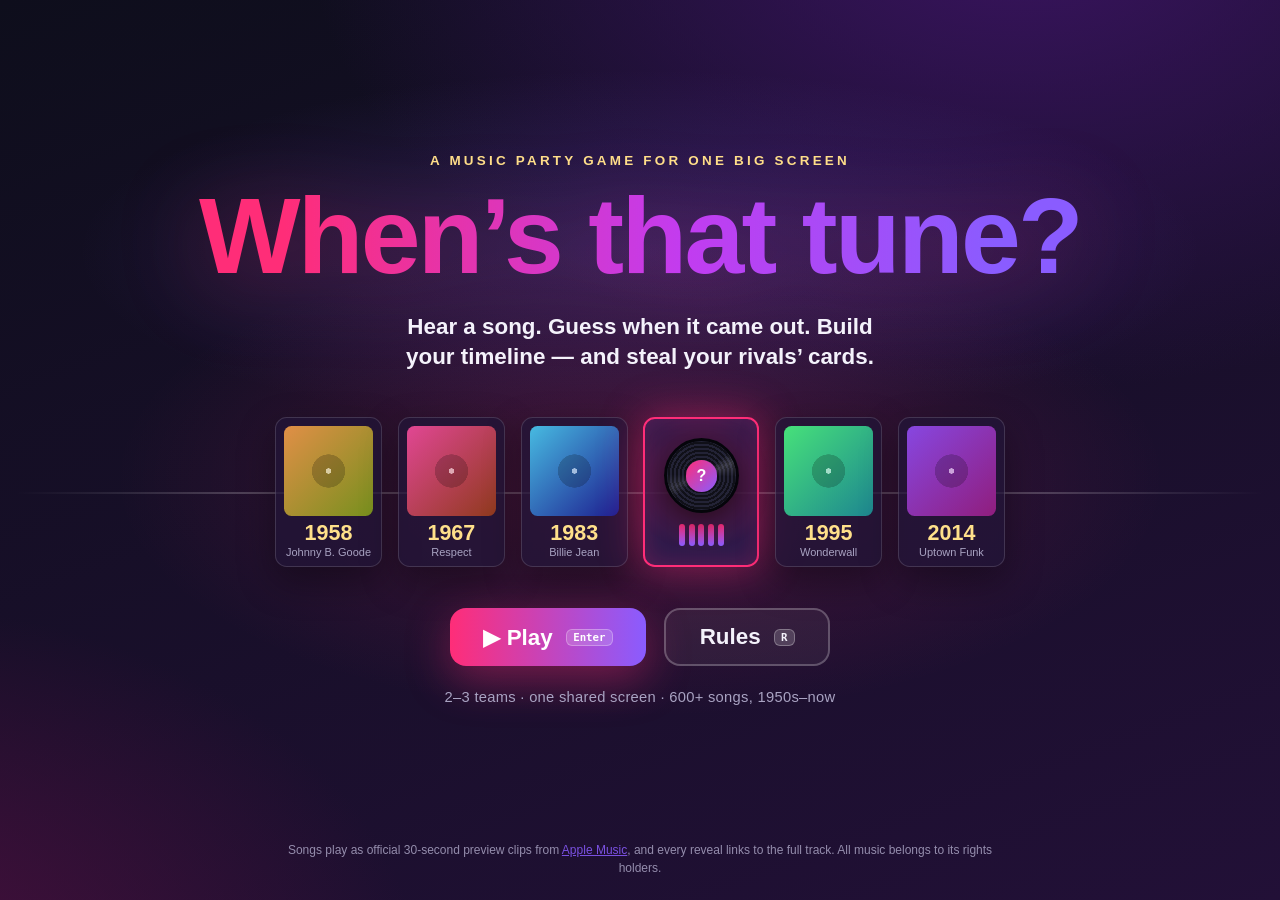
==== commit 77531b75: "Publish site (built from 49df3d3)" ====
--- a/index.html
+++ b/index.html
@@ -50,7 +50,7 @@
       <button id="btn-start-play" class="primary-btn start-play" type="button">▶ Play <kbd>Enter</kbd></button>
       <button id="btn-start-rules" class="ghost-btn start-rules" type="button">Rules <kbd>R</kbd></button>
     </div>
-    <p class="start-meta"><span>2–3 teams ·</span> <span>one shared screen ·</span> <span>400+ songs, 1950s–now</span></p>
+    <p class="start-meta"><span>2–3 teams ·</span> <span>one shared screen ·</span> <span>600+ songs, 1950s–now</span></p>
   </div>
 
   <footer class="start-credit">
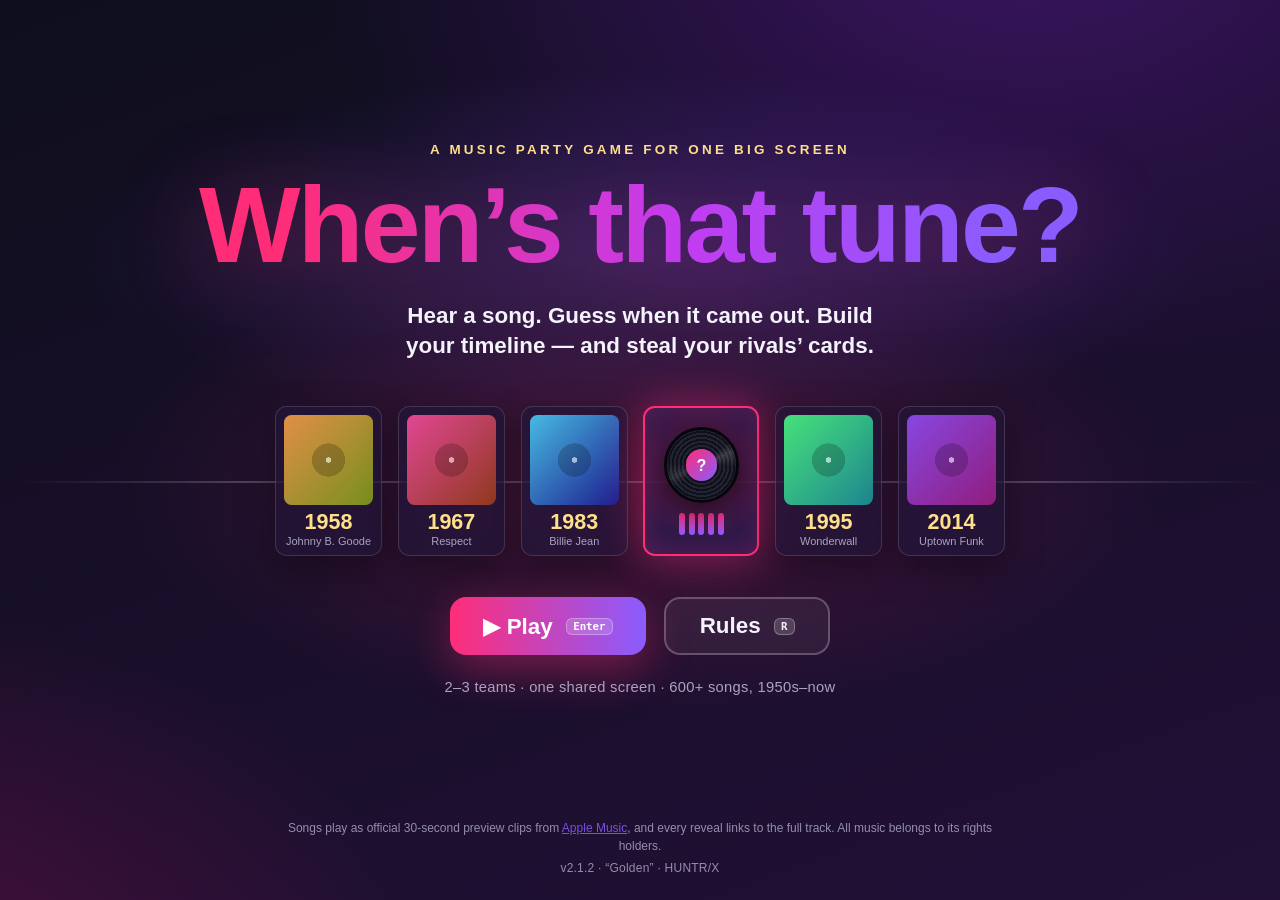
==== commit 63341c8c: "Publish site (built from f4bb653)" ====
--- a/index.html
+++ b/index.html
@@ -11,9 +11,9 @@
 <meta name="theme-color" content="#170d2a">
 <meta name="color-scheme" content="dark">
 <link rel="icon" href="data:image/svg+xml,%3Csvg%20xmlns%3D%22http%3A%2F%2Fwww.w3.org%2F2000%2Fsvg%22%20viewBox%3D%220%200%20100%20100%22%3E%3Ctext%20y%3D%22.9em%22%20font-size%3D%2290%22%3E%F0%9F%95%B0%EF%B8%8F%3C%2Ftext%3E%3C%2Fsvg%3E">
-<link rel="stylesheet" href="styles.css?v=03f57607">
+<link rel="stylesheet" href="styles.css?v=dc4e2201">
 <link rel="stylesheet" href="rules.css?v=fa92a8f4">
-<link rel="stylesheet" href="site.css?v=14821da0">
+<link rel="stylesheet" href="site.css?v=c9f6a5f2">
 </head>
 <body>
 
@@ -57,6 +57,7 @@
     Songs play as official 30-second preview clips from
     <a href="https://music.apple.com" target="_blank" rel="noopener">Apple Music</a>,
     and every reveal links to the full track. All music belongs to its rights holders.
+    <span class="start-version app-version"></span>
   </footer>
 </section>
 
@@ -268,10 +269,11 @@
 <div id="toast" class="toast hidden"></div>
 
 <script src="ui.js?v=a6a97734"></script>
-<script src="timeline.js?v=aa317177"></script>
+<script src="version.js?v=01a6d98b"></script>
+<script src="timeline.js?v=9bb01fb3"></script>
 <script src="audio.js?v=963ef3ff"></script>
 <script src="rules.js?v=37c5ea40"></script>
-<script src="when.js?v=3fa871ac"></script>
+<script src="when.js?v=b2a0db95"></script>
 <script src="site.js?v=4060ec1d"></script>
 </body>
 </html>
--- a/styles.css
+++ b/styles.css
@@ -1178,6 +1178,11 @@
   background: #4a3d6e; color: #fff;
 }
 .rv-tag.ok { background: var(--good); color: #062812; }
+/* A card bought this turn: gold, as on the board. */
+.rv-bought { border: 2px solid var(--gold); box-shadow: 0 0 0 2px rgba(255, 224, 138, 0.3); }
+.rv-tag.bought { background: var(--gold); color: #2a1a05; }
+/* Two tags side by side: each keeps to its own card and half the gap. */
+.rv-bought + .rv-item > .rv-tag, .rv-item:has(+ .rv-bought) > .rv-tag { max-width: calc(100% + var(--rgap)); }
 /* A losing pick: a red ✗ ghost. Another gap the song fits: a green one. */
 .rv-ghost { justify-content: center; gap: calc(var(--ru) * 4); border: 2px dashed; }
 .rv-ghost b { font-size: max(12px, calc(var(--ru) * 14)); font-weight: 800; line-height: 1.2; color: #fff; overflow-wrap: anywhere; }
--- a/site.css
+++ b/site.css
@@ -257,6 +257,9 @@
 }
 .start-credit a { color: var(--accent2); }
 .start-credit a:hover { color: var(--text); }
+/* The release under the credits: its number and its song. */
+.start-version { display: block; margin-top: 0.3em; letter-spacing: 0.02em; }
+.start-version:empty { display: none; }
 
 /* A gentle entrance, one line after another. */
 .start-main > * { animation: start-in 0.6s ease-out both; }
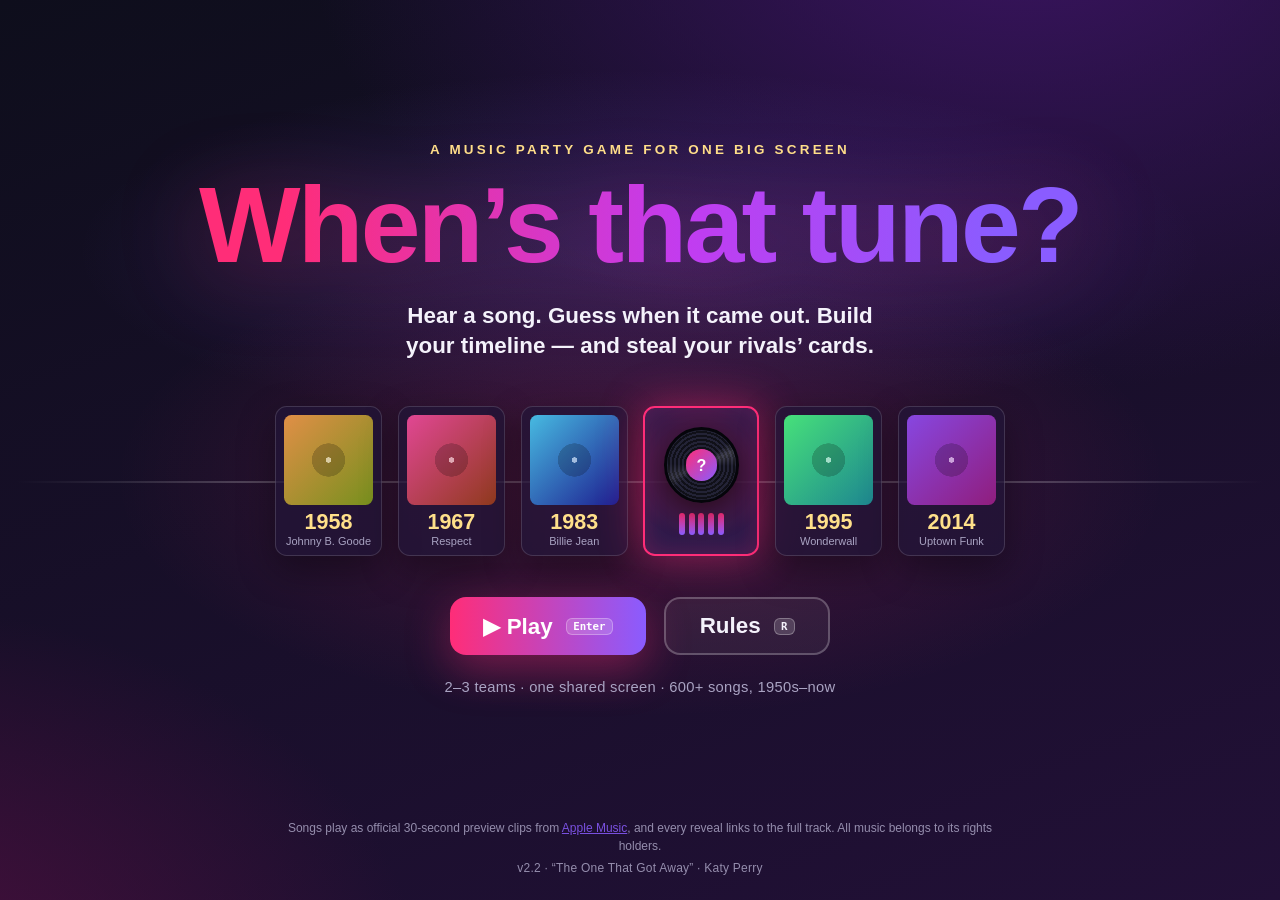
==== commit 80a18d9f: "Publish site (built from d663ee6)" ====
--- a/index.html
+++ b/index.html
@@ -11,7 +11,7 @@
 <meta name="theme-color" content="#170d2a">
 <meta name="color-scheme" content="dark">
 <link rel="icon" href="data:image/svg+xml,%3Csvg%20xmlns%3D%22http%3A%2F%2Fwww.w3.org%2F2000%2Fsvg%22%20viewBox%3D%220%200%20100%20100%22%3E%3Ctext%20y%3D%22.9em%22%20font-size%3D%2290%22%3E%F0%9F%95%B0%EF%B8%8F%3C%2Ftext%3E%3C%2Fsvg%3E">
-<link rel="stylesheet" href="styles.css?v=dc4e2201">
+<link rel="stylesheet" href="styles.css?v=fc4330ea">
 <link rel="stylesheet" href="rules.css?v=fa92a8f4">
 <link rel="stylesheet" href="site.css?v=c9f6a5f2">
 </head>
@@ -264,16 +264,20 @@
   </div>
   <h2 class="fin-cap">How they got there · every card, oldest → newest</h2>
   <div id="hit-final" class="fin-lines"></div>
+  <div id="hit-skipped" class="hidden">
+    <h2 id="hit-skipped-cap" class="fin-cap">Skipped songs</h2>
+    <ol id="hit-skipped-list" class="sk-list" aria-labelledby="hit-skipped-cap"></ol>
+  </div>
 </section>
 
 <div id="toast" class="toast hidden"></div>
 
 <script src="ui.js?v=a6a97734"></script>
-<script src="version.js?v=01a6d98b"></script>
+<script src="version.js?v=f90e437a"></script>
 <script src="timeline.js?v=9bb01fb3"></script>
 <script src="audio.js?v=963ef3ff"></script>
 <script src="rules.js?v=37c5ea40"></script>
-<script src="when.js?v=b2a0db95"></script>
+<script src="when.js?v=8d846fa3"></script>
 <script src="site.js?v=4060ec1d"></script>
 </body>
 </html>
--- a/styles.css
+++ b/styles.css
@@ -1643,6 +1643,43 @@
 .fin-card.stolen:not(.win) .fin-tag { background: #2a1537; color: var(--gold); border: 1.5px solid var(--gold); }
 .fin-none { color: var(--muted); font-size: clamp(14px, 0.3vw + 10px, 20px); }
 
+/* The skipped songs, to hear again: a row each, side by side when there's
+   room. A bar fills along the bottom of the one playing. */
+.sk-list {
+  list-style: none; display: grid; gap: clamp(8px, 0.9vw, 16px);
+  grid-template-columns: repeat(auto-fill, minmax(min(100%, clamp(320px, 16vw + 160px, 560px)), 1fr));
+}
+.sk-row {
+  --tc: var(--team-0); --sk-p: 0;
+  position: relative; overflow: hidden; min-width: 0;
+  display: grid; grid-template-columns: auto auto minmax(0, 1fr) auto; grid-template-areas: "play art text am";
+  align-items: center; gap: 4px clamp(10px, 0.9vw, 18px);
+  padding: clamp(8px, 0.8vw, 14px) clamp(12px, 1vw, 20px);
+  border: 2px solid rgba(255, 255, 255, 0.1); border-radius: 16px; background: rgba(255, 255, 255, 0.05);
+}
+.sk-row.t1 { --tc: var(--team-1); }
+.sk-row.t2 { --tc: var(--team-2); }
+.sk-row.playing { border-color: var(--accent2); background: rgba(138, 92, 255, 0.12); }
+.sk-play {
+  grid-area: play; width: clamp(44px, 1.6vw + 26px, 64px); aspect-ratio: 1; border-radius: 50%;
+  display: grid; place-items: center; border: 0; cursor: pointer;
+  background: var(--accent); color: #fff; font-size: clamp(16px, 0.6vw + 9px, 26px);
+}
+.sk-play:hover { filter: brightness(1.15); }
+.sk-row.playing .sk-play { background: var(--accent2); }
+.sk-row img { grid-area: art; width: clamp(44px, 1.6vw + 26px, 64px); aspect-ratio: 1; border-radius: 8px; object-fit: cover; background: #111; }
+.sk-text { grid-area: text; min-width: 0; display: flex; flex-direction: column; gap: 1px; }
+.sk-title, .sk-sub, .sk-by { overflow: hidden; text-overflow: ellipsis; white-space: nowrap; }
+.sk-title { font-size: clamp(15px, 0.45vw + 9.5px, 24px); font-weight: 800; }
+.sk-sub, .sk-by { font-size: clamp(13px, 0.3vw + 9.5px, 19px); color: var(--muted); }
+.sk-sub b { color: var(--gold); font-variant-numeric: tabular-nums; }
+.sk-by i { font-style: normal; font-weight: 700; color: var(--tc); }
+.sk-am { grid-area: am; margin: 0; white-space: nowrap; font-size: clamp(12px, 0.25vw + 9px, 17px); }
+.sk-bar {
+  position: absolute; left: 0; bottom: 0; width: 100%; height: 3px;
+  background: var(--accent2); transform-origin: left; transform: scaleX(var(--sk-p));
+}
+
 /* Phones (M5-390): one column, standings without bars, full-width buttons,
    then the story; cards are year and title, three across. */
 @media (max-width: 600px) {
@@ -1665,6 +1702,10 @@
   /* (raised a little more: the card's padding is thin here) */
   .fin-tag { font-size: 9px; letter-spacing: 0.02em; padding: 1px 6px; transform: translate(-50%, -72%); }
   .fin-how { display: none; }
+  /* Skipped songs: no art, the Apple Music link under the words. */
+  .sk-row { grid-template-columns: auto minmax(0, 1fr); grid-template-areas: "play text" "play am"; }
+  .sk-row img { display: none; }
+  .sk-am { justify-self: start; }
   .quit-buttons { flex-direction: column; }
   .quit-buttons button { width: 100%; justify-content: center; }
 }
